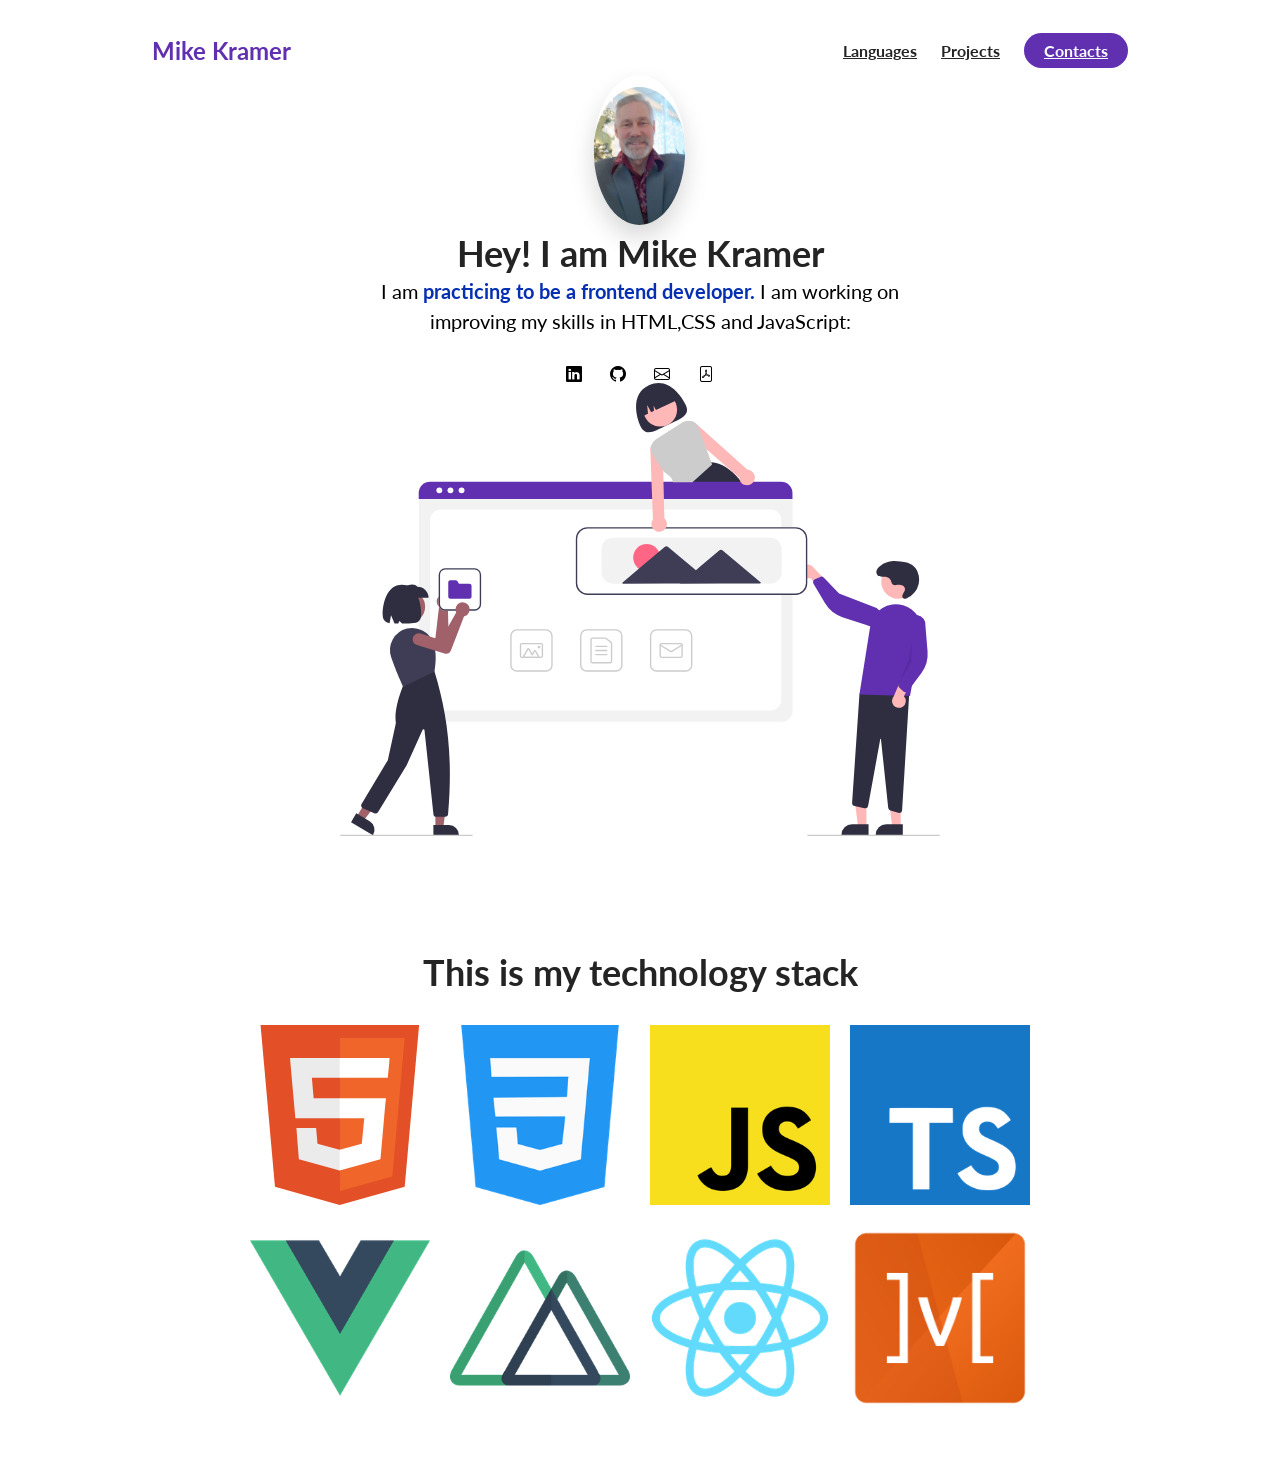
==== index.html @ 8a6ae6f2 "icons are in place" ====
<!DOCTYPE html>
<html lang="en">
<head>
    <meta charset="UTF-8">
    <meta name="viewport" content="width=device-width, initial-scale=1.0">
    <title>Mike Kramer</title>
<link rel="stylesheet" href="./style.css">
<link rel="stylesheet" href="https://cdn.jsdelivr.net/npm/bootstrap-icons@1.10.5/font/bootstrap-icons.css">  
</head>
<body>
<section id="about-me">
    <nav>
        <div class="personal__logo"> Mike Kramer</div>
        <ul class="nav__link--list">
            <li>
                <a href=""class="
                nav__link--anchor
                link__hover-effect
                link__hover-effect--black
                ">Languages</a>
            </li>
            <li>
                
                <a href=""class="
                nav__link--anchor
                link__hover-effect
                link__hover-effect--black
                ">Projects</a>
            </li>

            <li>
                
                <a href=""class="
                nav__link--anchor
                nav__link--anchor-primary
                ">Contacts</a>
            </li>
                
                
        </ul>
    </nav>
   <div class="about-me__info row">
    <div class="about-me__info--container">
            <figure class="about-me__mask">
          <img src="./assets/profile.jpg"class="about-me__picture" alt="Picture of me">
        </figure>
        <h1 class="about-me__info--title">
            Hey! I am <span class="text-purple">Mike Kramer </span> 
        </h1>
         <p class="about-me__info--para">
                I am<strong class="text--purple"> practicing to be a frontend developer.</strong> I am working on improving my skills in HTML,CSS and JavaScript:
            </p>
            <div class="icon-container">
                <!--your icons here-->
            
<i class="bi bi-linkedin"></i>
<i class="bi bi-github"></i>
<i class="bi bi-envelope"></i>
<i class="bi bi-file-pdf"></i>
        </div>
        <figure class="about-me__img--container">
         <img src="./assets/undraw_websites.svg" class="about-me__img" alt="Website Illustration"/>
        </figure>
   </div>
   </div>  
</section> 
<section id="languages">
   <div class="container">
    <div class="row">
        <h1 class="section__title">This is my technology stack</h1>
        <div class="language__list">
            <div class="language">
                <img class="language__img" src="assets/Icon 1.svg" alt="HTML5 Icon">
                </div>
            <div class="language">
                <img class="language__img" src="assets/Icon 2.webp" alt="CSS">
                </div>
            <div class="language">
                <img class="language__img" src="assets/Icon 3.png" alt="Javascript">
                </div>
            <div class="language">
                <img class="language__img" src="assets/Icon 4.webp" alt="typescript">
                </div>
            <div class="language">
                <img class="language__img" src="assets/Icon 5.webp" alt="vue">
                </div>
            <div class="language">
                <img class="language__img" src="assets/Icon 6.webp" alt="nuxt">
                </div>
            <div class="language">
                <img class="language__img" src="assets/Icon 7.webp" alt="react">
                </div>
            <div class="language">
                <img class="language__img" src="assets/Icon 8.png" alt="mobx">
                </div>
                
            </figure>

            </figure>

            </div>
        
        </div>

    </div>
   </div> 
                    </figure>
                </div>

            
                </div>
                </div>
            </div>
        </div>
        
</section>
</body>
</html>
---- style.css ----
@import url('https://fonts.googleapis.com/css2?family=Lato:wght@400;700&family=Roboto:ital,wght@0,100..900;1,100..900&display=swap');
* {
 font-family: "Lato", sans-serif; 
 padding: 0;
 margin: 0;
 box-sizing: border-box;
} 

h1, h2, h3, h4, h5, h6, span {
    color: #242424;
    text-align: center;
    line-height: 1.25;
}
h1 {
    font-size: 36px;
}
p{
    line-height: 1.5;
    font-size: 16px;
}
li {
    list-style-type: none;
}

.flex-1 {
    display: flex;
}
    .flex-1 {
        flex:1;
    }
    .container {
        padding: 50px 0;
    }

    .row {
        width: 100%;
        max-width: 800px;
        margin: 0 auto;
    }
    .text--purple {
        color: #0630b1;
    }

    sectiion:-child(even) {
        background-color: #f8f8f8;

    }
    .section__title {
        margin-bottom: 20px;
    }



    /*Navigation Bar */
    nav {
        height: 100px;
        width: 100%;
        max-width: 1000px;
        margin: 0 auto;
        display: flex;
        justify-content: space-between;
        align-items: center;
    }
    .nav__link--list {
        display: flex;
    }
    .nav__link--anchor {
        margin: 0 12px;
        color:#242424;
        font-weight: 700;
    }

    .nav__link--anchor-primary {
        background-color:#6030b1;
        padding: 8px 20px;
        border-radius: 50px;
        color: white;
        transition: all 300ms ease;
    }
    .nav__link--anchor-primary:hover{
        background-color:#5d3eff;
    }


    .personal__logo {
      font-size:24px;
      color:#6030b1;
      margin: 0 12px;
      font-weight: bold  
    }

    /*About Me */
    
    #about-me {
        min-height: 100vh;
        display: flex;
        flex-direction: column;
    }

    .about-me__info--container {
        display: flex;
        flex-direction:column;
        Justify-content: center;
        align-items: center;
        max-width: 600px;
        margin: 0 auto;
        text-align: center;
    }

    .about-me__picture--mask {
     width: 100px;
     height: 100px;   
    }

    .about-me__picture {
        width: 100px;
        height:100px;
        border-radius: 50%;
        overflow: hidden;
        box-shadow: 0 8px 16px rgba(0,0,0,0.16);
        margin-bottom: 28px;
    }

    .about-me__picture {
        width: 100%;

        /* Improving  my own picture */
        transform: scale(1.5);
        padding-top: 8px;
    }
    .about-me__into--title {
        margin-bottom: 16px;
    }
    .about-me__info--para {
        font-size: 20px;
      margin-bottom: 28px;  
    }
    .icon-container {
        display: flex; 
        justify-content: center;
        gap: 28px;
    }
    .about-me__img--container {
        flex: 1;
        display: flex;
        align-items: center;
    }
    .about-me__img {
        width:100%;
        
    }

    /* Tech Stack*/

    .language__img {
        width: 100%;
        max-width: px; /* This keeps icons uniform */
    }
    .language{
        flex: 1 0 21%; /*this allows responsive layout */
        margin: 10px; /* adds space around each icon */
    }
    .language__img--wrapper{
        display: flex;
        justify-content: center;
        align-items: center;
    }
    .language__list {
        display: flex;
        flex-wrap: wrap; /*this allows items to wrap onto the next line */
    }
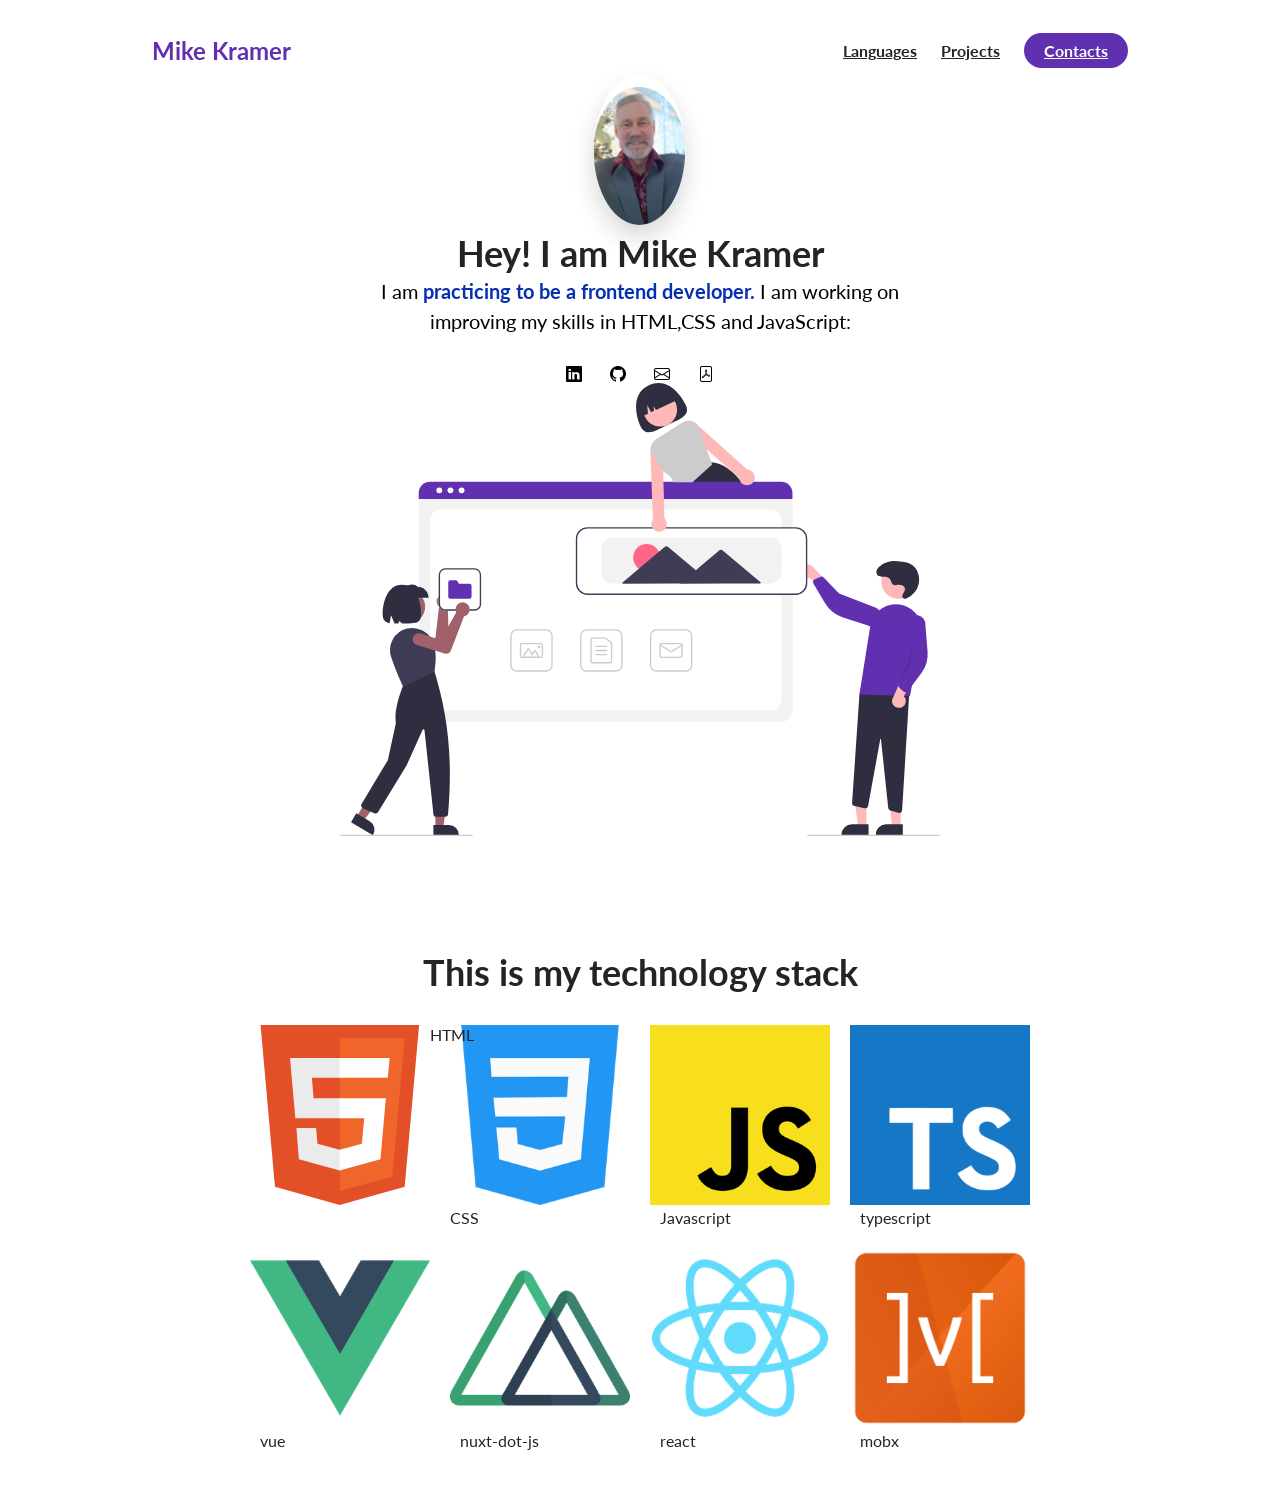
==== commit 3db72c0f: "updating icons" ====
--- a/index.html
+++ b/index.html
@@ -71,27 +71,35 @@
         <div class="language__list">
             <div class="language">
                 <img class="language__img" src="assets/Icon 1.svg" alt="HTML5 Icon">
+                <span class="language__name">HTML</span>
                 </div>
             <div class="language">
                 <img class="language__img" src="assets/Icon 2.webp" alt="CSS">
+                <span class="languge">CSS</span>
                 </div>
             <div class="language">
                 <img class="language__img" src="assets/Icon 3.png" alt="Javascript">
+                <span class="language">Javascript</span>
                 </div>
             <div class="language">
                 <img class="language__img" src="assets/Icon 4.webp" alt="typescript">
+                <span class="language">typescript</span>
                 </div>
             <div class="language">
                 <img class="language__img" src="assets/Icon 5.webp" alt="vue">
+                <span class="language">vue</span>
                 </div>
             <div class="language">
                 <img class="language__img" src="assets/Icon 6.webp" alt="nuxt">
+                <span class="language">nuxt-dot-js</span>
                 </div>
             <div class="language">
                 <img class="language__img" src="assets/Icon 7.webp" alt="react">
+                <span class="language">react</span>
                 </div>
             <div class="language">
                 <img class="language__img" src="assets/Icon 8.png" alt="mobx">
+                <span class="language">mobx</span>
                 </div>
                 
             </figure>
--- a/style.css
+++ b/style.css
@@ -156,8 +156,14 @@
     .language__img {
         width: 100%;
         max-width: px; /* This keeps icons uniform */
+        transition: all 300ms ease;
     }
-    .language{
+    .language__img:hover {
+        filter: brightness(80%);
+        opacity: 0,86;
+        transform: scale(0.9);
+    }
+    .language {
         flex: 1 0 21%; /*this allows responsive layout */
         margin: 10px; /* adds space around each icon */
     }
@@ -169,5 +175,10 @@
     .language__list {
         display: flex;
         flex-wrap: wrap; /*this allows items to wrap onto the next line */
+    }  
+    
+    .language__name {
+        position: absolute;
     }
+
     
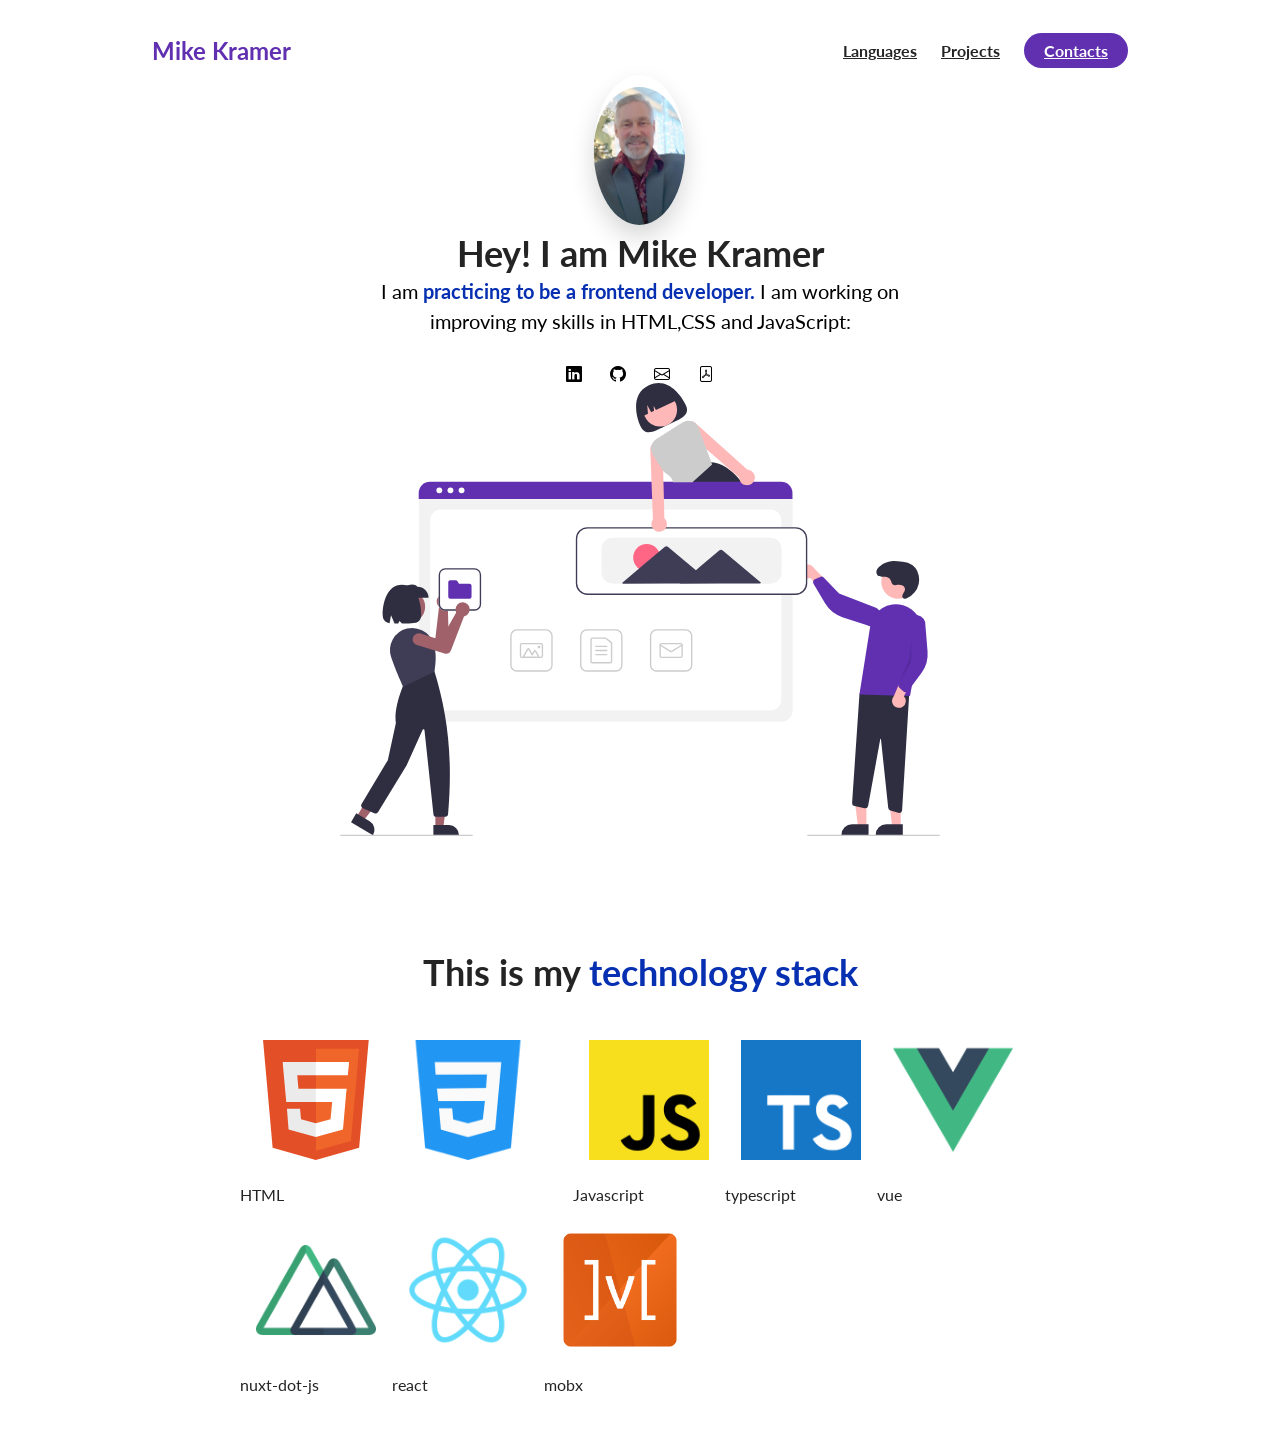
==== commit c91df11a: "Best Almost there with icons" ====
--- a/index.html
+++ b/index.html
@@ -67,39 +67,56 @@
 <section id="languages">
    <div class="container">
     <div class="row">
-        <h1 class="section__title">This is my technology stack</h1>
+        <h1 class="section__title">This is my <span class="text--purple"> technology stack</h1>
         <div class="language__list">
             <div class="language">
+                <figure class="language__img--wrapper">
                 <img class="language__img" src="assets/Icon 1.svg" alt="HTML5 Icon">
+                </figure>
                 <span class="language__name">HTML</span>
                 </div>
+
             <div class="language">
+                <figure class="language__img--wrapper">
                 <img class="language__img" src="assets/Icon 2.webp" alt="CSS">
-                <span class="languge">CSS</span>
+                <span class="language__name">CSS</span>
+                </figure>
                 </div>
             <div class="language">
+                <figure class="language__img--wrapper">
                 <img class="language__img" src="assets/Icon 3.png" alt="Javascript">
-                <span class="language">Javascript</span>
+                </figure>
+                <span class="language__name">Javascript</span>
                 </div>
             <div class="language">
+                <figure class="language__img--wrapper">
                 <img class="language__img" src="assets/Icon 4.webp" alt="typescript">
-                <span class="language">typescript</span>
+                </figure>
+                <span class="language__name">typescript</span>
                 </div>
             <div class="language">
+                <figure class="language__img--wrapper">
                 <img class="language__img" src="assets/Icon 5.webp" alt="vue">
-                <span class="language">vue</span>
+                </figure>
+                <span class="language__name">vue</span>
                 </div>
             <div class="language">
+                <figure class="language__img--wrapper">
                 <img class="language__img" src="assets/Icon 6.webp" alt="nuxt">
-                <span class="language">nuxt-dot-js</span>
+                </figure>
+                <span class="language__name">nuxt-dot-js</span>
                 </div>
             <div class="language">
+                <figure class="language__img--wrapper">
                 <img class="language__img" src="assets/Icon 7.webp" alt="react">
-                <span class="language">react</span>
+                </figure>
+                <span class="language__name">react</span>
                 </div>
             <div class="language">
+                <figure class="language__img--wrapper">
                 <img class="language__img" src="assets/Icon 8.png" alt="mobx">
-                <span class="language">mobx</span>
+                </figure>
+                <span class="language__name">mobx</span>
                 </div>
                 
             </figure>
--- a/style.css
+++ b/style.css
@@ -155,7 +155,7 @@
 
     .language__img {
         width: 100%;
-        max-width: px; /* This keeps icons uniform */
+        max-width: 120px; /* This keeps icons uniform */
         transition: all 300ms ease;
     }
     .language__img:hover {
@@ -163,22 +163,34 @@
         opacity: 0,86;
         transform: scale(0.9);
     }
-    .language {
-        flex: 1 0 21%; /*this allows responsive layout */
-        margin: 10px; /* adds space around each icon */
+    
+    
+    .language__label {
+        flex: 1 0 21%;
+        position: relative;
+
     }
     .language__img--wrapper{
         display: flex;
         justify-content: center;
         align-items: center;
+        padding:25px 16px;
     }
     .language__list {
         display: flex;
         flex-wrap: wrap; /*this allows items to wrap onto the next line */
     }  
+    .language__name {
+        position: absoulute;
+        bottom: 0;
+        transform: scale(0);
+    }
+    .language:hover .language__name {
+        transform: scale(1);
+    }
     
-    .language__name {
-        position: absolute;
-    }
+    
+    
+    
 
     
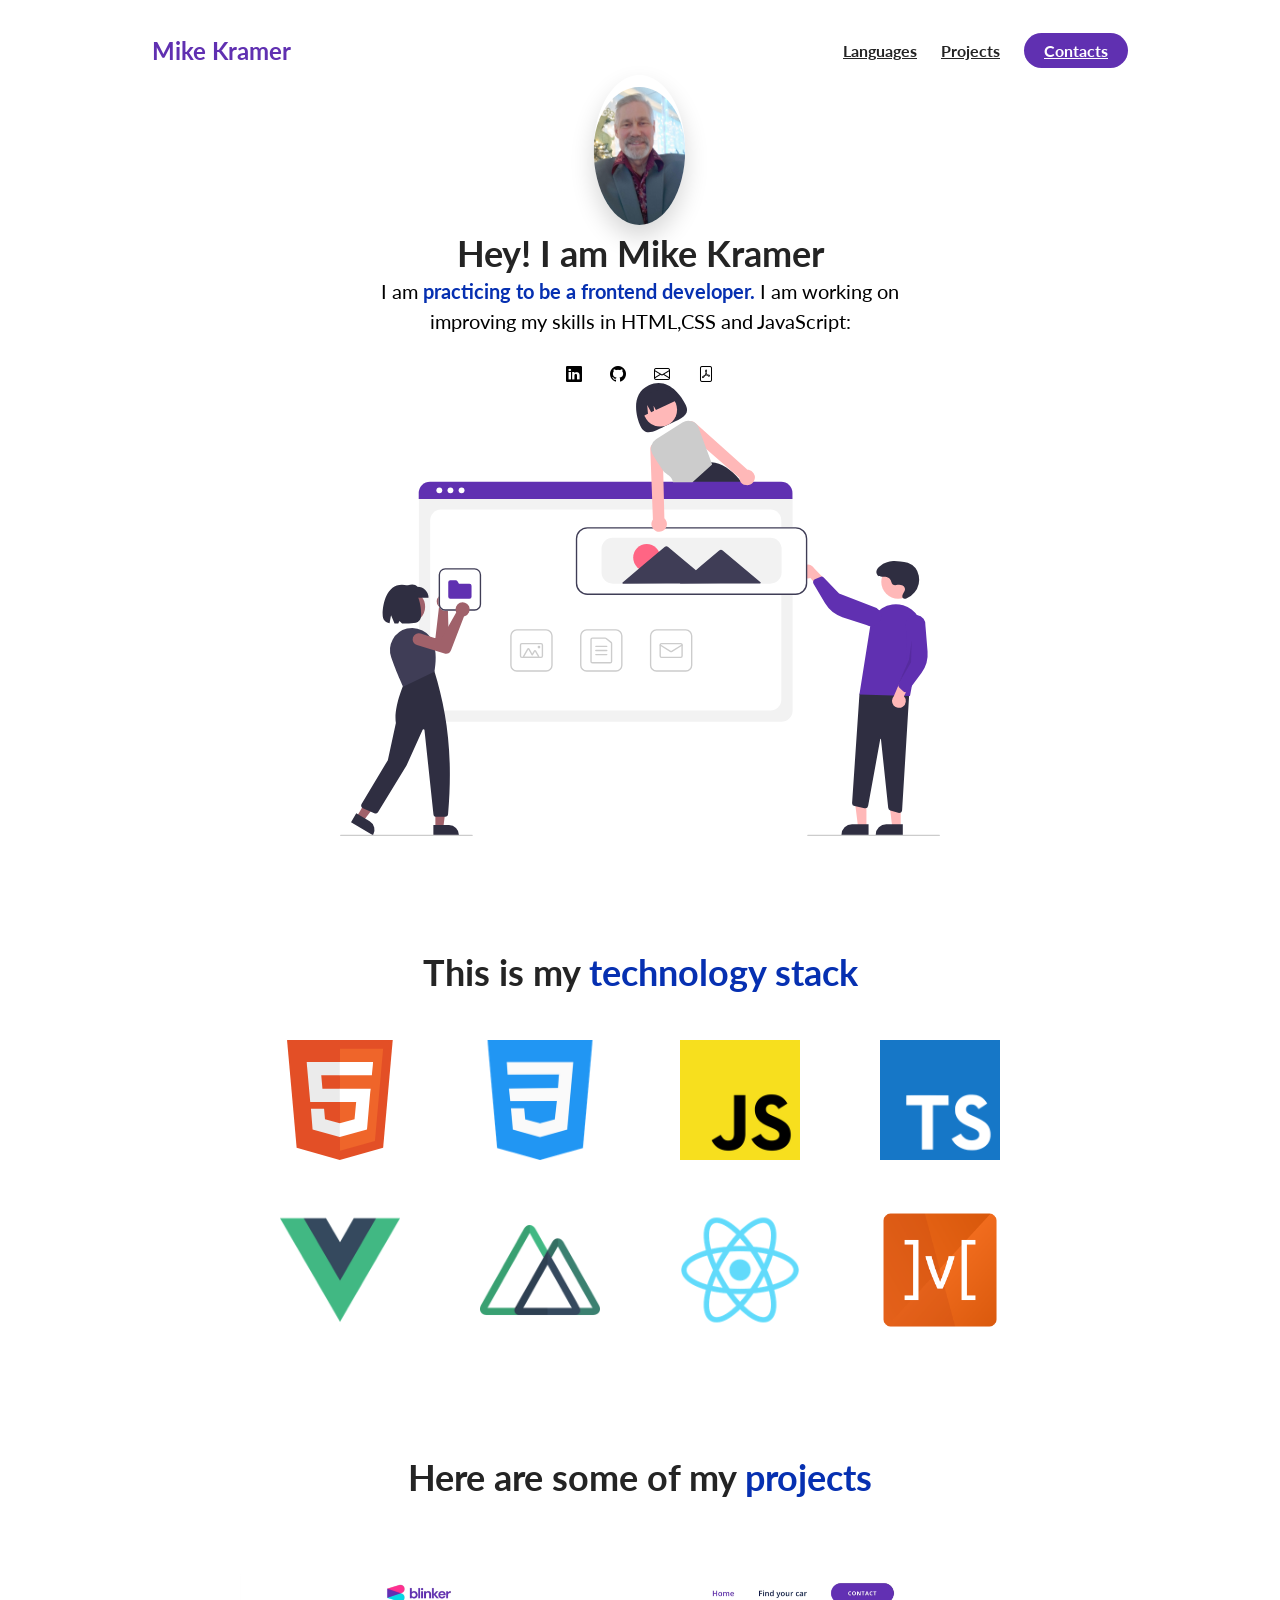
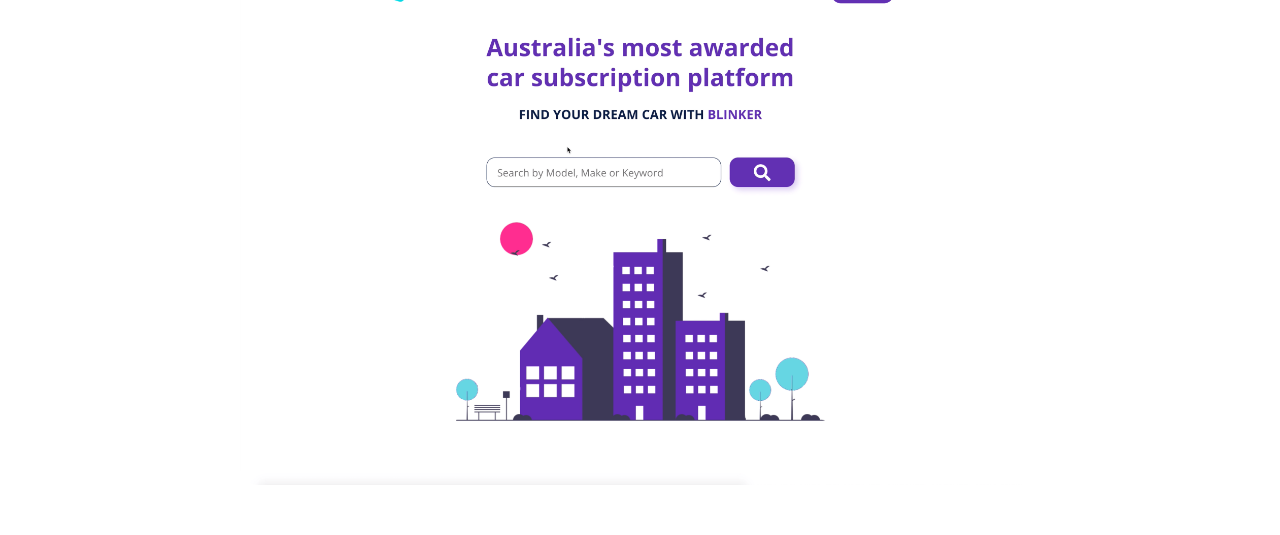
==== commit 0025ae3a: "Projects adding github icon" ====
--- a/index.html
+++ b/index.html
@@ -139,5 +139,34 @@
         </div>
         
 </section>
+<section id="projects">
+  <div class="container">
+    <div class="row">
+        <h1 class="section__title"> Here are some of my <span class="text--purple"> projects</span></h1>
+        <ul class="project__list">
+            <li class="project">
+                <div class="project__wrapper">
+                    <img src="assets/loopit.png"class="project__img" alt="">
+                    <div class="project__description">
+                    <h3 class="project__descriptiion__title">Car sales project</h3>
+                     <h4 class="project __description--sub-title"></h4>  
+                     Html, CSS, JavaScript, Vue, Vuex,
+                    </h4> 
+                    <p class="project__description--para">
+                     Lorem ipsum dolor sit amet, consectetur adipiscing elit. Sed do eiusmod tempor incididunt ut l  best I can do with the Lorem text.
+                    </p>
+                    <div class="project__description--links">
+                        <a href="www.github.com/yourlink" target="blank" class="project__description--link">
+                            <i class="bi bi-github"></i>
+                        </a>
+                    </div>
+                    </div>
+                </div>
+            </li>
+        </ul>
+
+    </div>
+  </div>  
+</section>
 </body>
 </html>
--- a/style.css
+++ b/style.css
@@ -165,7 +165,7 @@
     }
     
     
-    .language__label {
+    .language {
         flex: 1 0 21%;
         position: relative;
 
@@ -181,16 +181,83 @@
         flex-wrap: wrap; /*this allows items to wrap onto the next line */
     }  
     .language__name {
-        position: absoulute;
+        position: absolute;
         bottom: 0;
         transform: scale(0);
     }
     .language:hover .language__name {
         transform: scale(1);
-    }
-    
-    
-    
-    
-
-    
+
+        /*Projects*/
+    }
+    .project__img {
+    width: 100%;
+    transition: all 500ms ease;   
+    }
+
+    .project__wrapper {
+        display: flex;
+        box-shadow: 0 20px 80px rbga(0,0,0,0.45);
+        border-radius: 20px;
+        overflow: hidden;
+        position: relative;
+    }
+    .project__wrapper:before {
+    content: "";
+    position: absolute;
+    top: 0;
+    left: 0;
+    height: 100%;
+    width: 100%;
+    background-color:#1c1d25;
+    opacity: 0;
+    transition: opacity 450ms ease;
+    z-index: 2;
+    }
+    .project:hover .project__wrapper:before {
+    opacity: 0.7;
+    }
+    .project:hover .project __img {
+        transform: scale(1.07);
+        filter: blur(5px);
+    }
+    .project:hover .project__description{
+        opacity: 1;
+    }
+    .project__list {
+       padding-top: 40px; 
+    }
+    .project__description {
+        position: absolute;
+        top:50%;
+        left: 90px;
+        transform: translateY(-50%);
+        max-width: 550px;
+        z-index: 3;
+        opacity: 0;
+        transitiion: opacity 300ms
+    }
+    .project__description--title {
+        font-size: 40px;
+    }
+    .project__description--para {
+        margin: 16px 0;
+    }
+    .project__description--link {
+       font-size: 20px;
+       margin-right: 16px; 
+       text-decoration: none;
+    }
+    
+    .project__descriptioin--subtitle,
+    .project__description--para,
+    .project__description--link {
+        text-align: left;
+        color: #fff;
+    }
+    
+    
+    
+    
+
+    
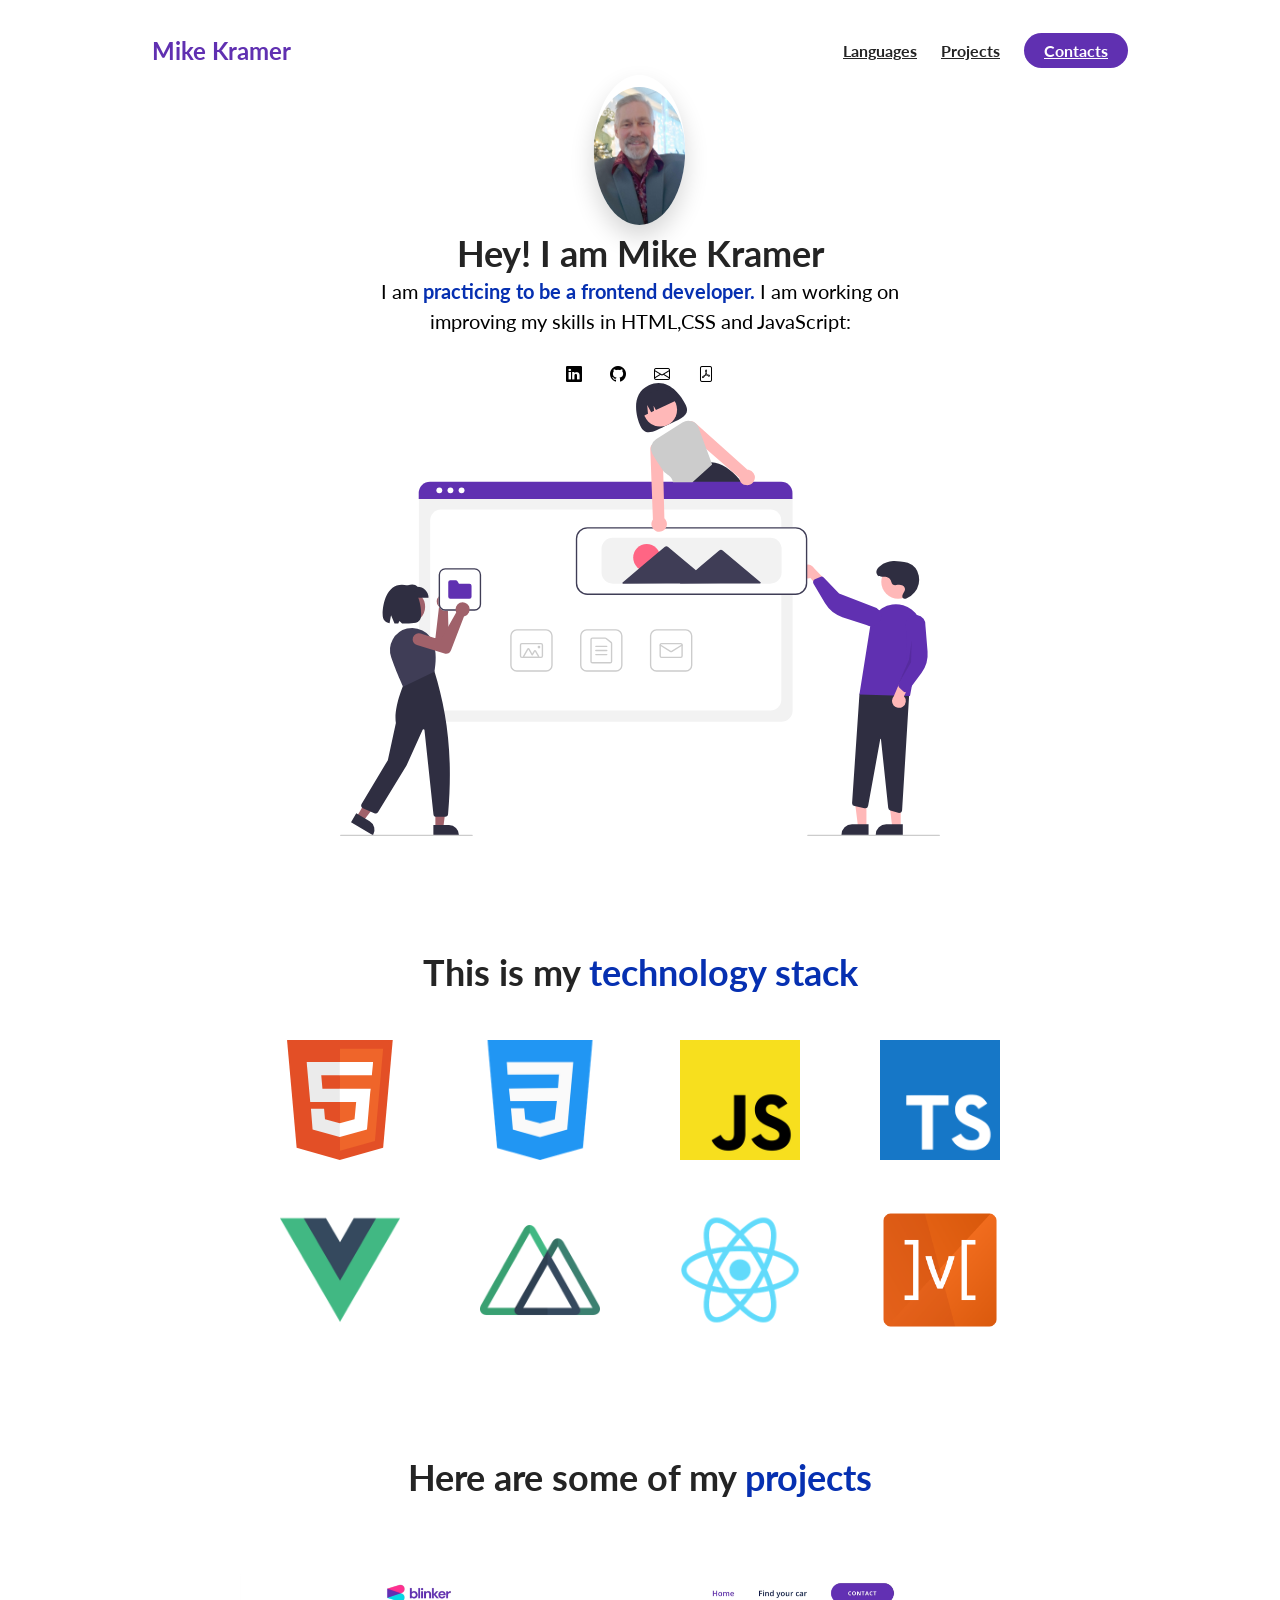
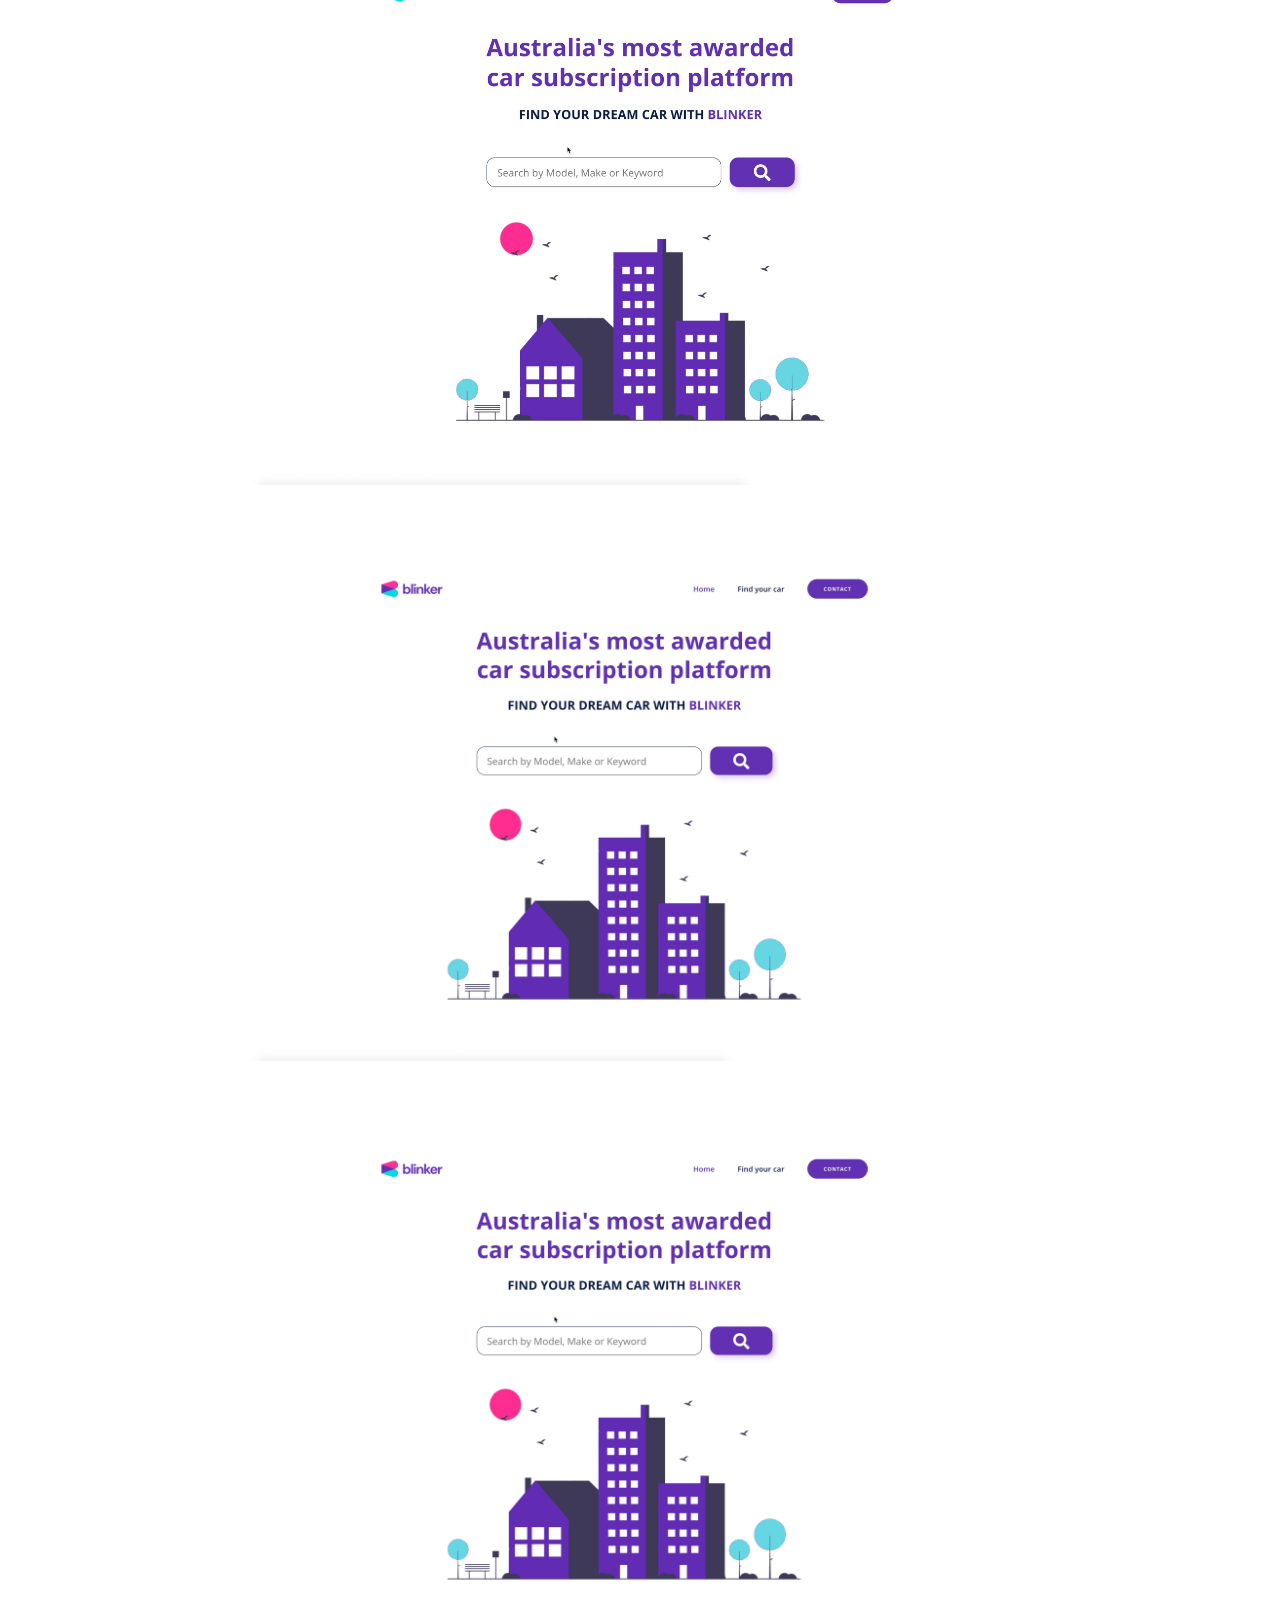
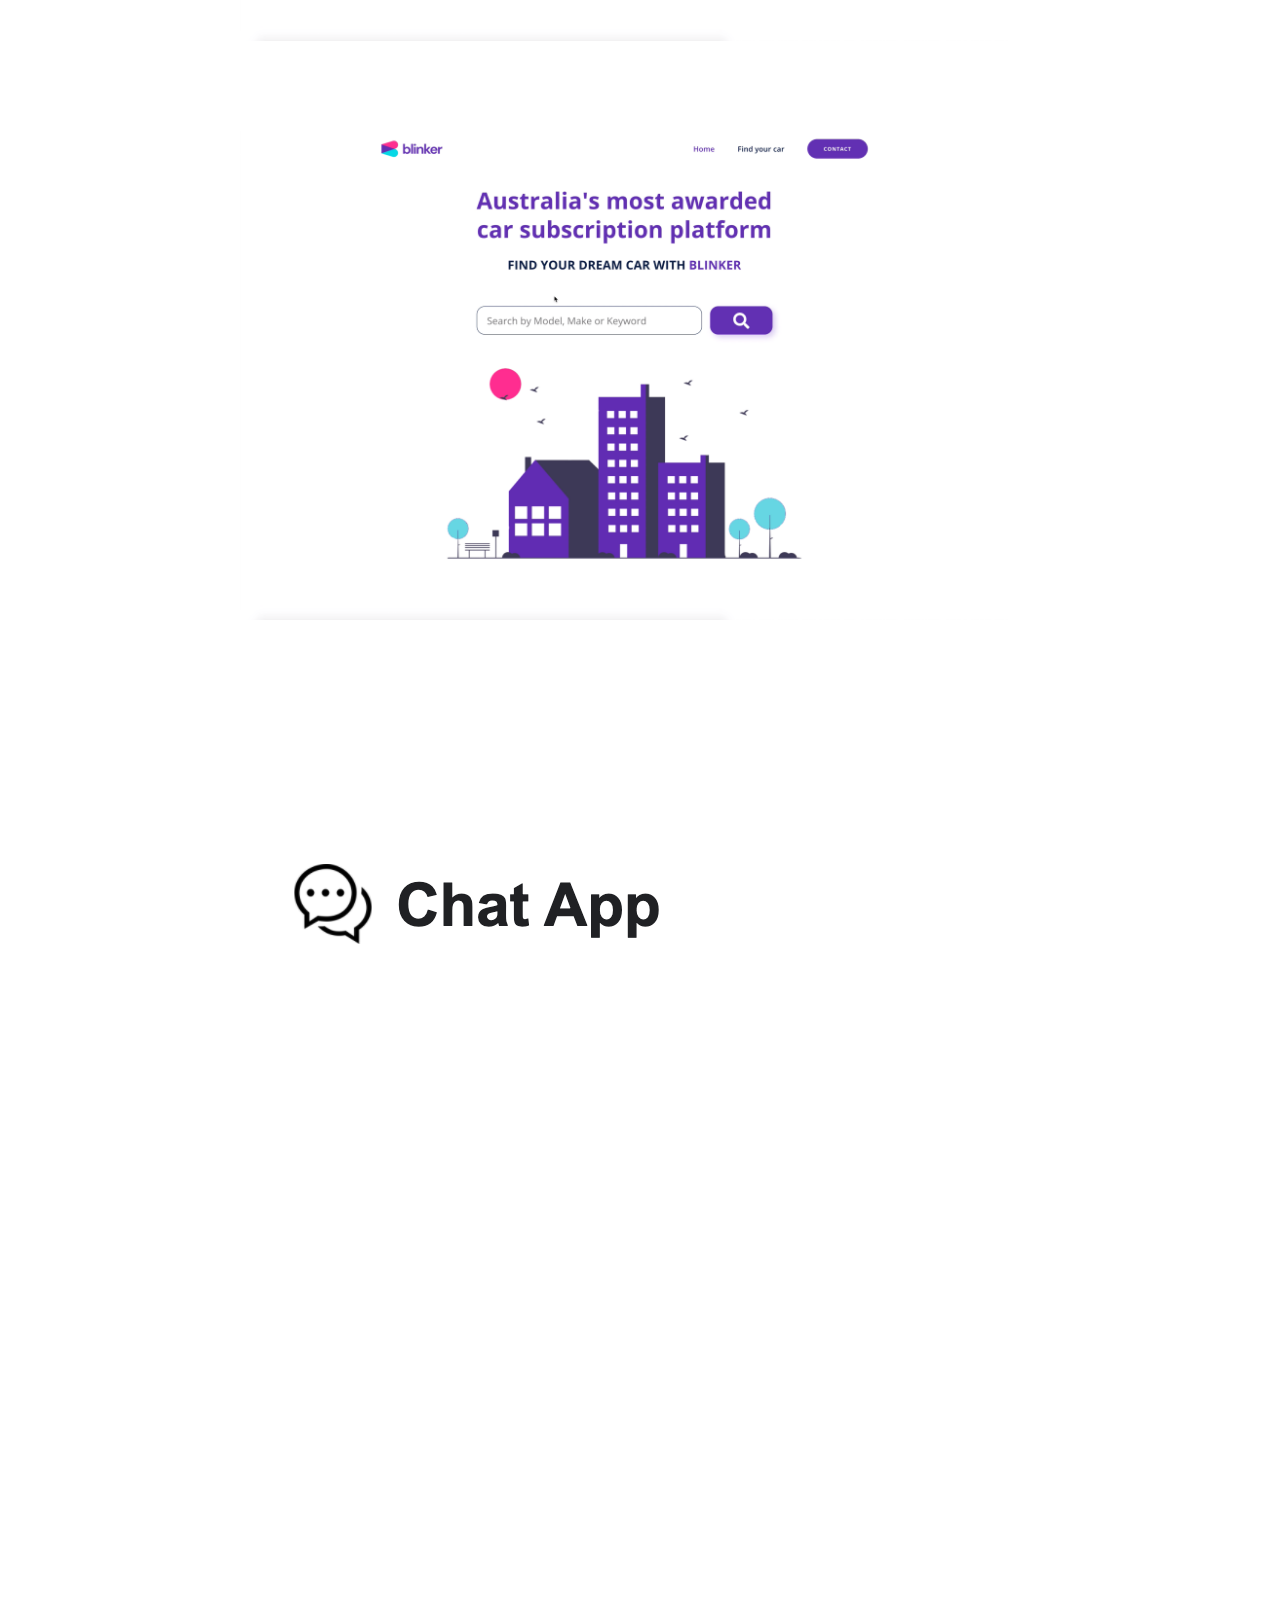
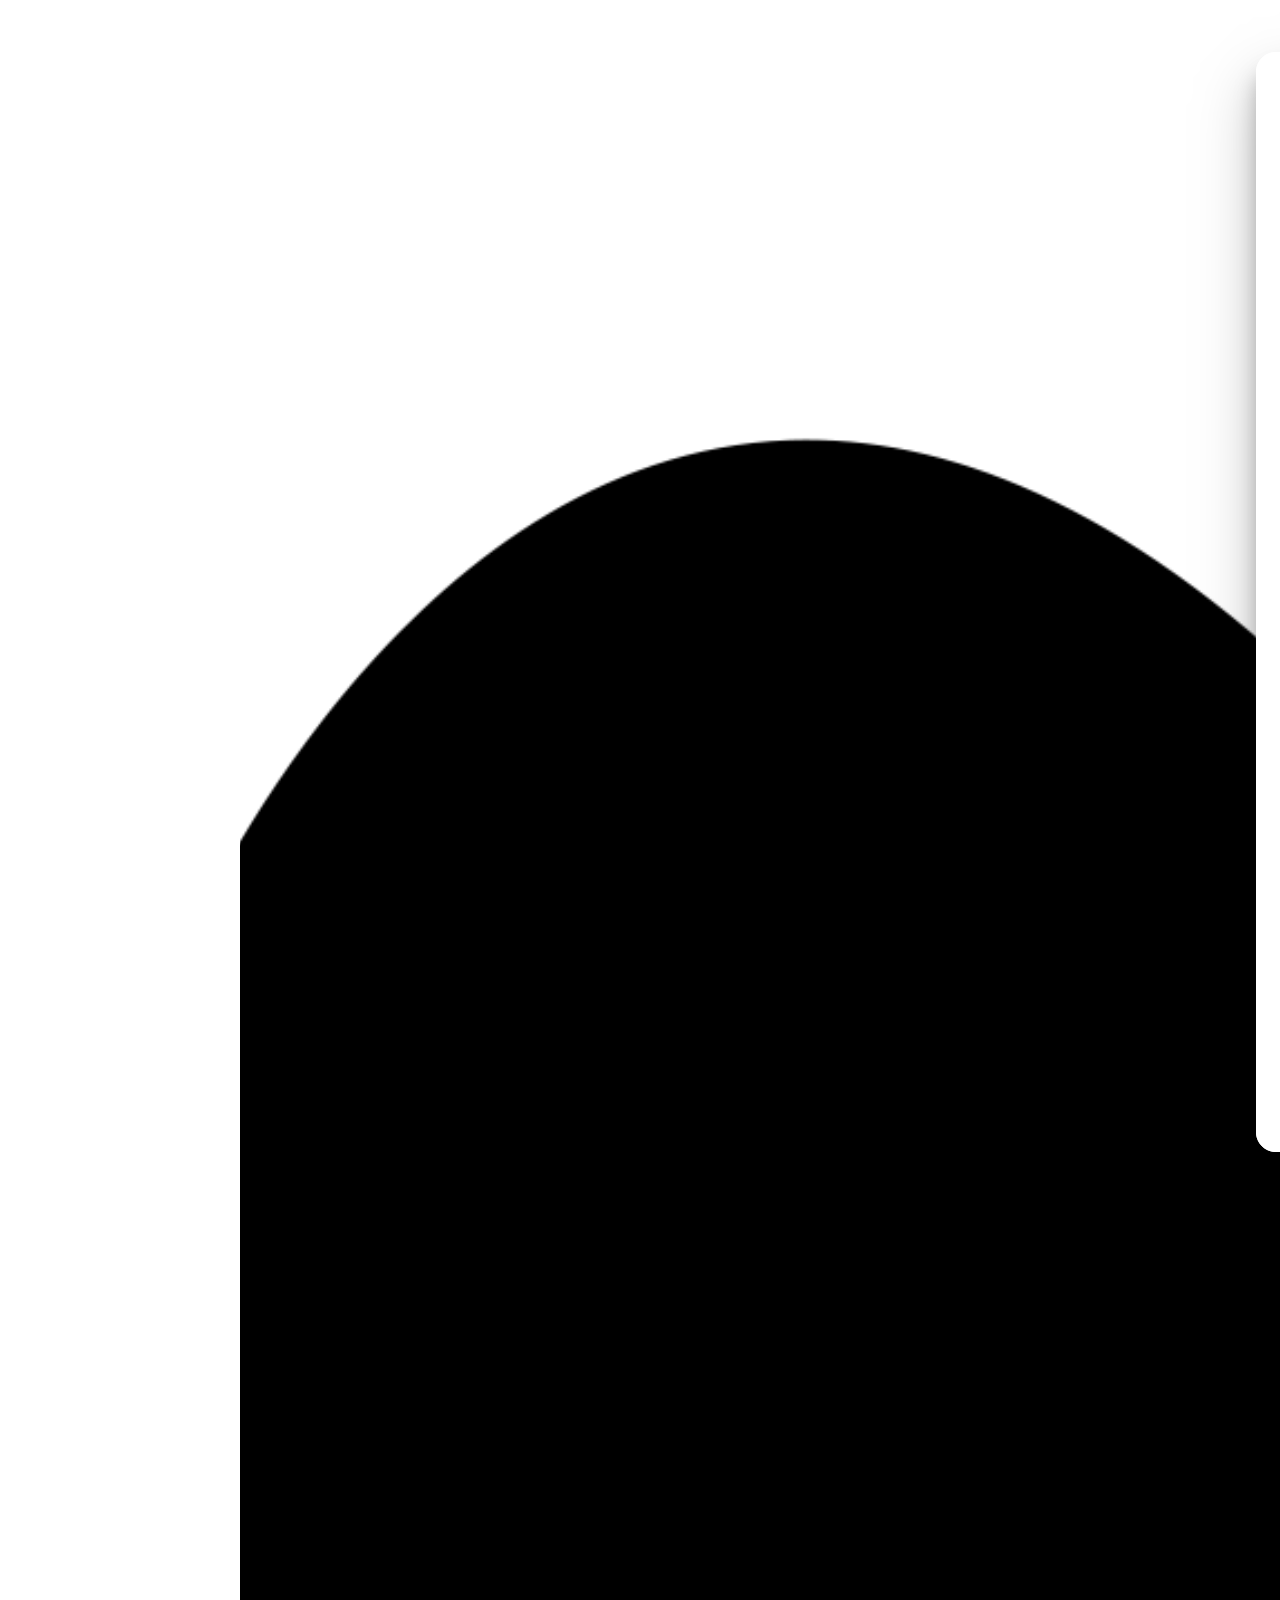
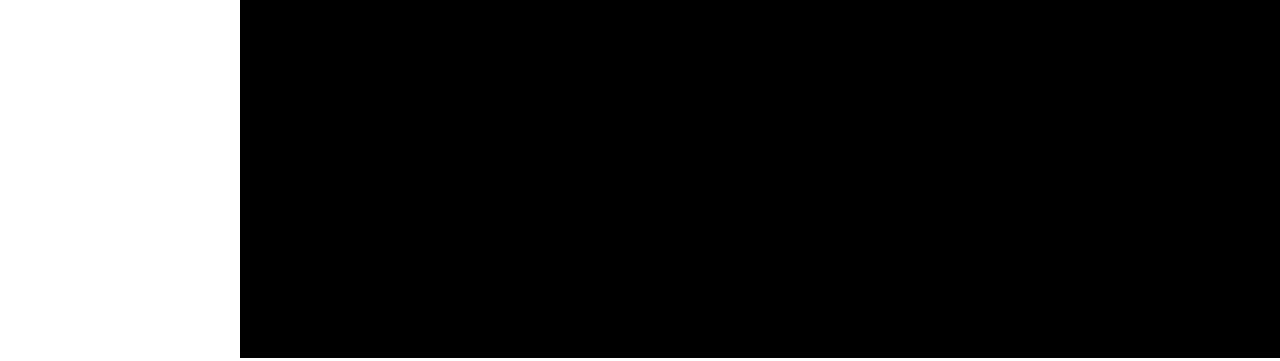
==== commit c9540fe9: "Added Footer" ====
--- a/index.html
+++ b/index.html
@@ -143,8 +143,26 @@
   <div class="container">
     <div class="row">
         <h1 class="section__title"> Here are some of my <span class="text--purple"> projects</span></h1>
-        <ul class="project__list">
-            <li class="project">
+        <ul class="project__list"></ul>
+                        <li class="project">
+                <div class="project__wrapper">
+                    <img src="assets/loopit.png"class="project__img" alt="">
+                    <div class="project__description">
+                    <h3 class="project__descriptiion__title">Dashboard</h3>
+                     <h4 class="project __description--sub-title"></h4>  
+                     Html, CSS, JavaScript, Vue, Vuex,
+                    </h4> 
+                    <p class="project__description--para">
+                     Lorem ipsum dolor sit amet, consectetur adipiscing elit. Sed do eiusmod tempor incididunt ut l  best I can do with the Lorem text.
+                    </p>
+                    <div class="project__description--links">
+                        <a href="www.github.com/yourlink" target="blank" class="project__description--link">
+                            <i class="bi bi-github"></i>
+                    </div>
+                    </div>
+                </div>
+            </li>
+                        <li class="project">
                 <div class="project__wrapper">
                     <img src="assets/loopit.png"class="project__img" alt="">
                     <div class="project__description">
@@ -158,7 +176,42 @@
                     <div class="project__description--links">
                         <a href="www.github.com/yourlink" target="blank" class="project__description--link">
                             <i class="bi bi-github"></i>
-                        </a>
+                    </div>
+                    </div>
+                </div>
+            </li>
+                        <li class="project">
+                <div class="project__wrapper">
+                    <img src="assets/loopit.png"class="project__img" alt="">
+                    <div class="project__description">
+                    <h3 class="project__descriptiion__title">Car sales project</h3>
+                     <h4 class="project __description--sub-title"></h4>  
+                     Html, CSS, JavaScript, Vue, Vuex,
+                    </h4> 
+                    <p class="project__description--para">
+                     Lorem ipsum dolor sit amet, consectetur adipiscing elit. Sed do eiusmod tempor incididunt ut l  best I can do with the Lorem text.
+                    </p>
+                    <div class="project__description--links">
+                        <a href="www.github.com/yourlink" target="blank" class="project__description--link">
+                            <i class="bi bi-github"></i>
+                    </div>
+                    </div>
+                </div>
+            </li>
+                        <li class="project">
+                <div class="project__wrapper">
+                    <img src="assets/loopit.png"class="project__img" alt="">
+                    <div class="project__description">
+                    <h3 class="project__descriptiion__title">Car sales project</h3>
+                     <h4 class="project __description--sub-title"></h4>  
+                     Html, CSS, JavaScript, Vue, Vuex,
+                    </h4> 
+                    <p class="project__description--para">
+                     Lorem ipsum dolor sit amet, consectetur adipiscing elit. Sed do eiusmod tempor incididunt ut l  best I can do with the Lorem text.
+                    </p>
+                    <div class="project__description--links">
+                        <a href="www.github.com/yourlink" target="blank" class="project__description--link">
+                            <i class="bi bi-github"></i>
                     </div>
                     </div>
                 </div>
@@ -168,5 +221,22 @@
     </div>
   </div>  
 </section>
+<footer>
+    <div class="row">
+        <a href="#">
+            <figure>
+                <img src="assets/chat.png" alt="">
+            </figure>
+        </a>
+        <div class="footer__social--list">
+            <a href="https://google.com"target="-blank" class="
+            footer__social--link
+            link__hover-effect
+            link__hover-effect--white
+            " target="-blank"></a>
+
+        </div>
+    </div>
+</footer>
 </body>
 </html>
--- a/style.css
+++ b/style.css
@@ -187,9 +187,17 @@
     }
     .language:hover .language__name {
         transform: scale(1);
-
-        /*Projects*/
-    }
+    }
+
+        /*Projects*/ 
+
+        .project {
+            marging-bottom: 135px;
+        }
+         
+        .last-child {
+            margin-bottom: 40px;
+        }
     .project__img {
     width: 100%;
     transition: all 500ms ease;   
@@ -235,7 +243,7 @@
         max-width: 550px;
         z-index: 3;
         opacity: 0;
-        transitiion: opacity 300ms
+        transitiion: transform 450ms, opacity 300ms
     }
     .project__description--title {
         font-size: 40px;
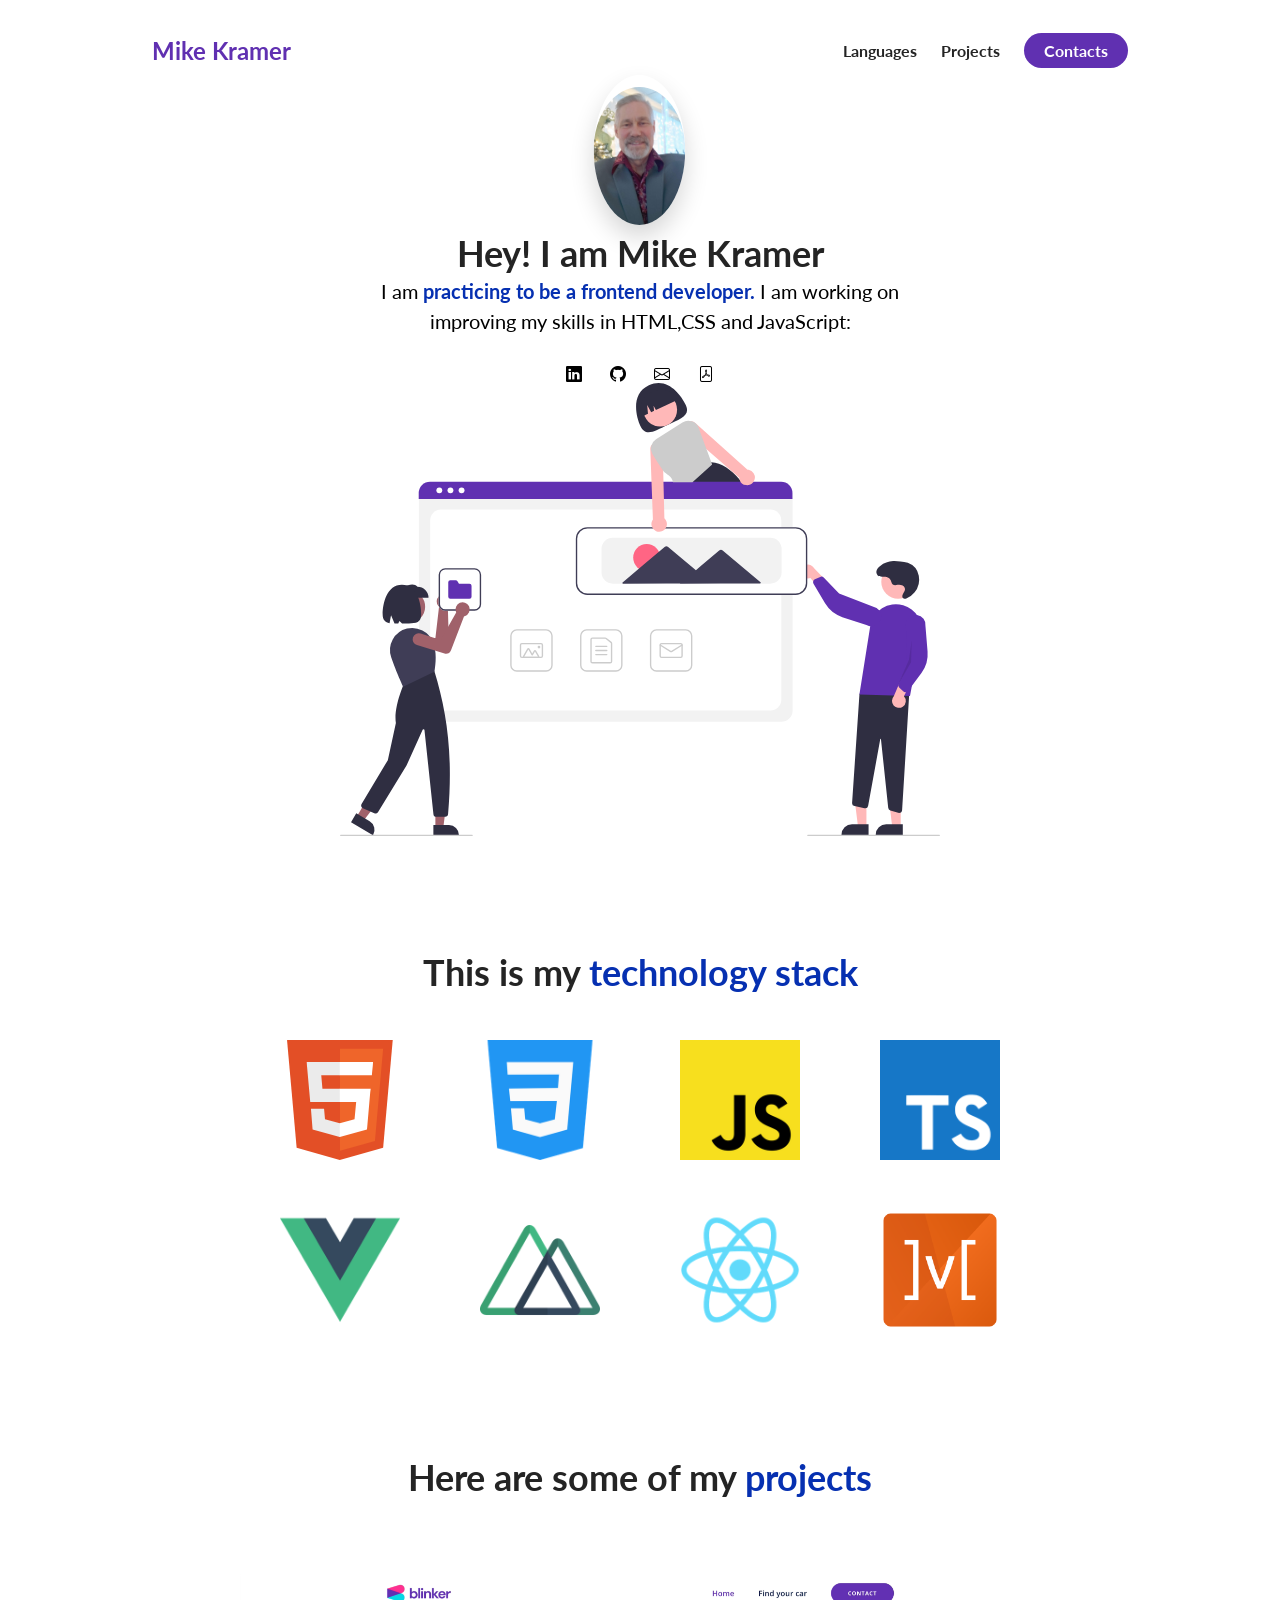
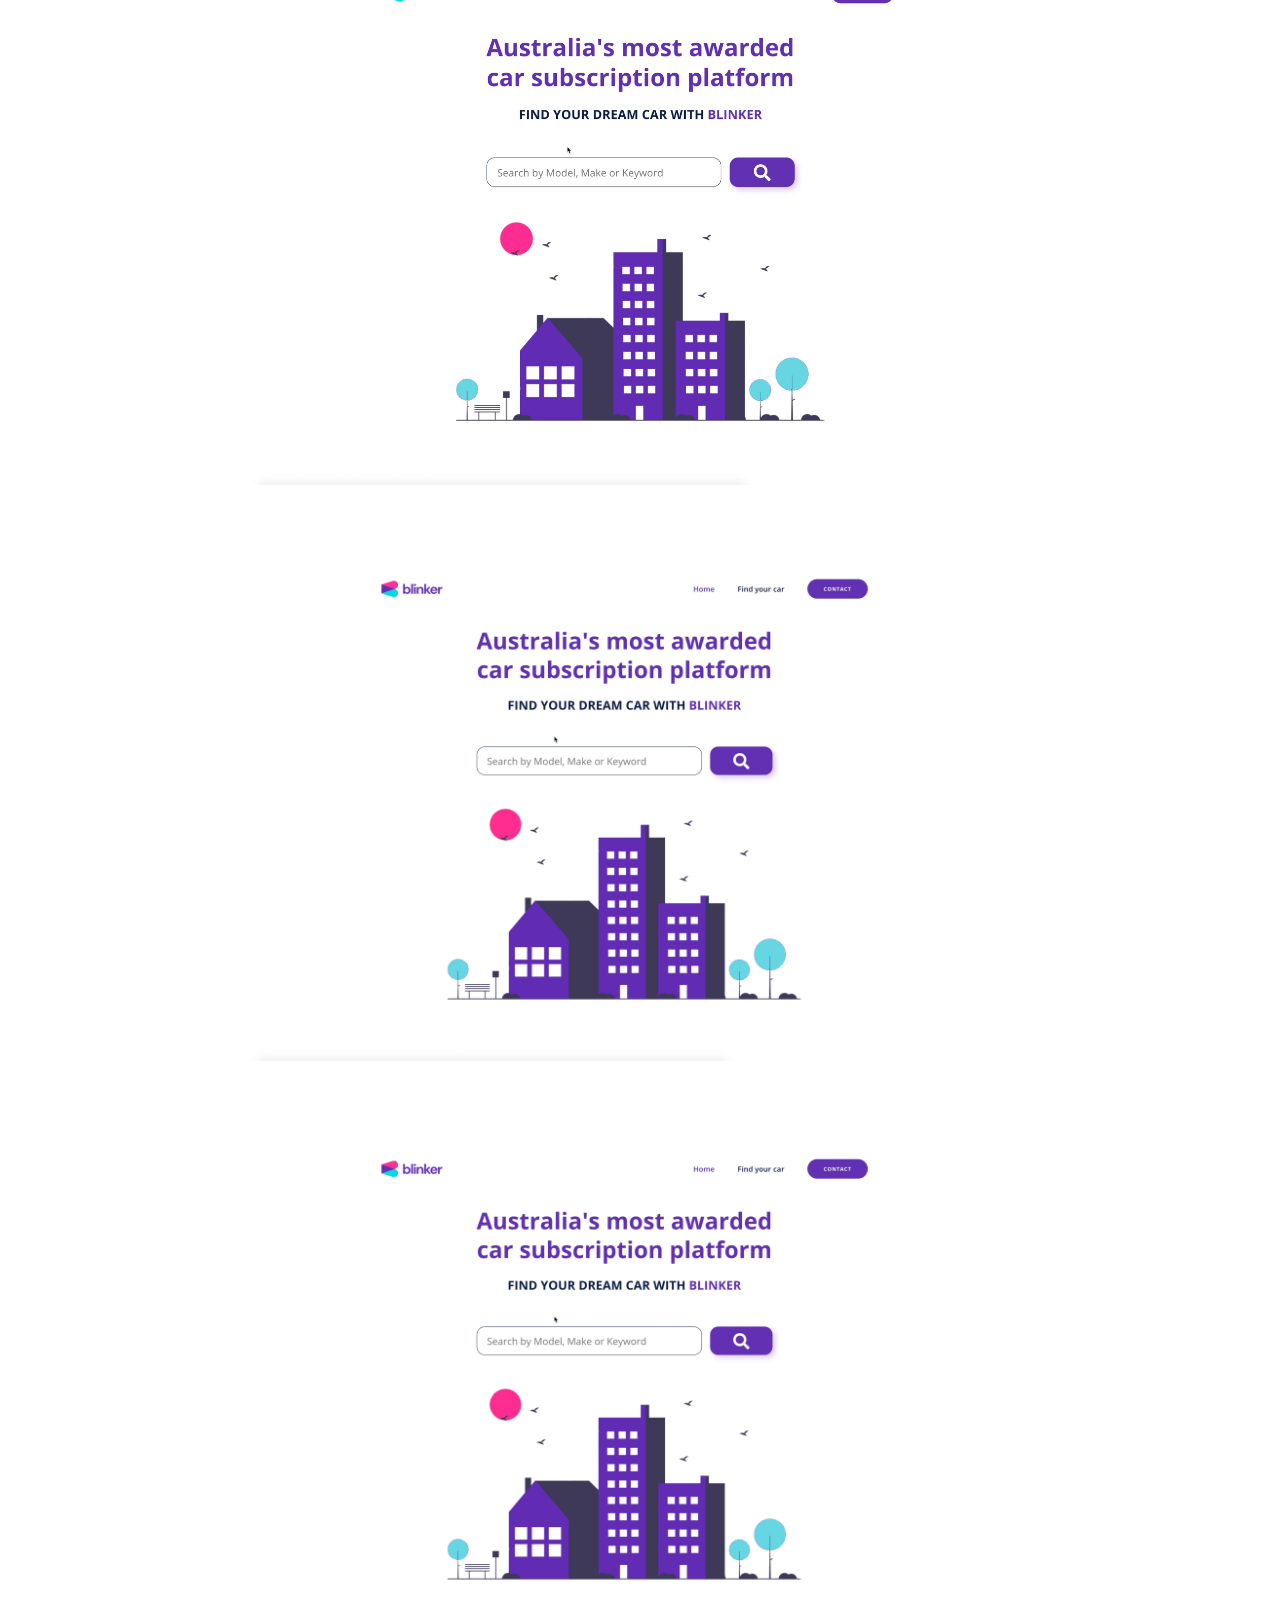
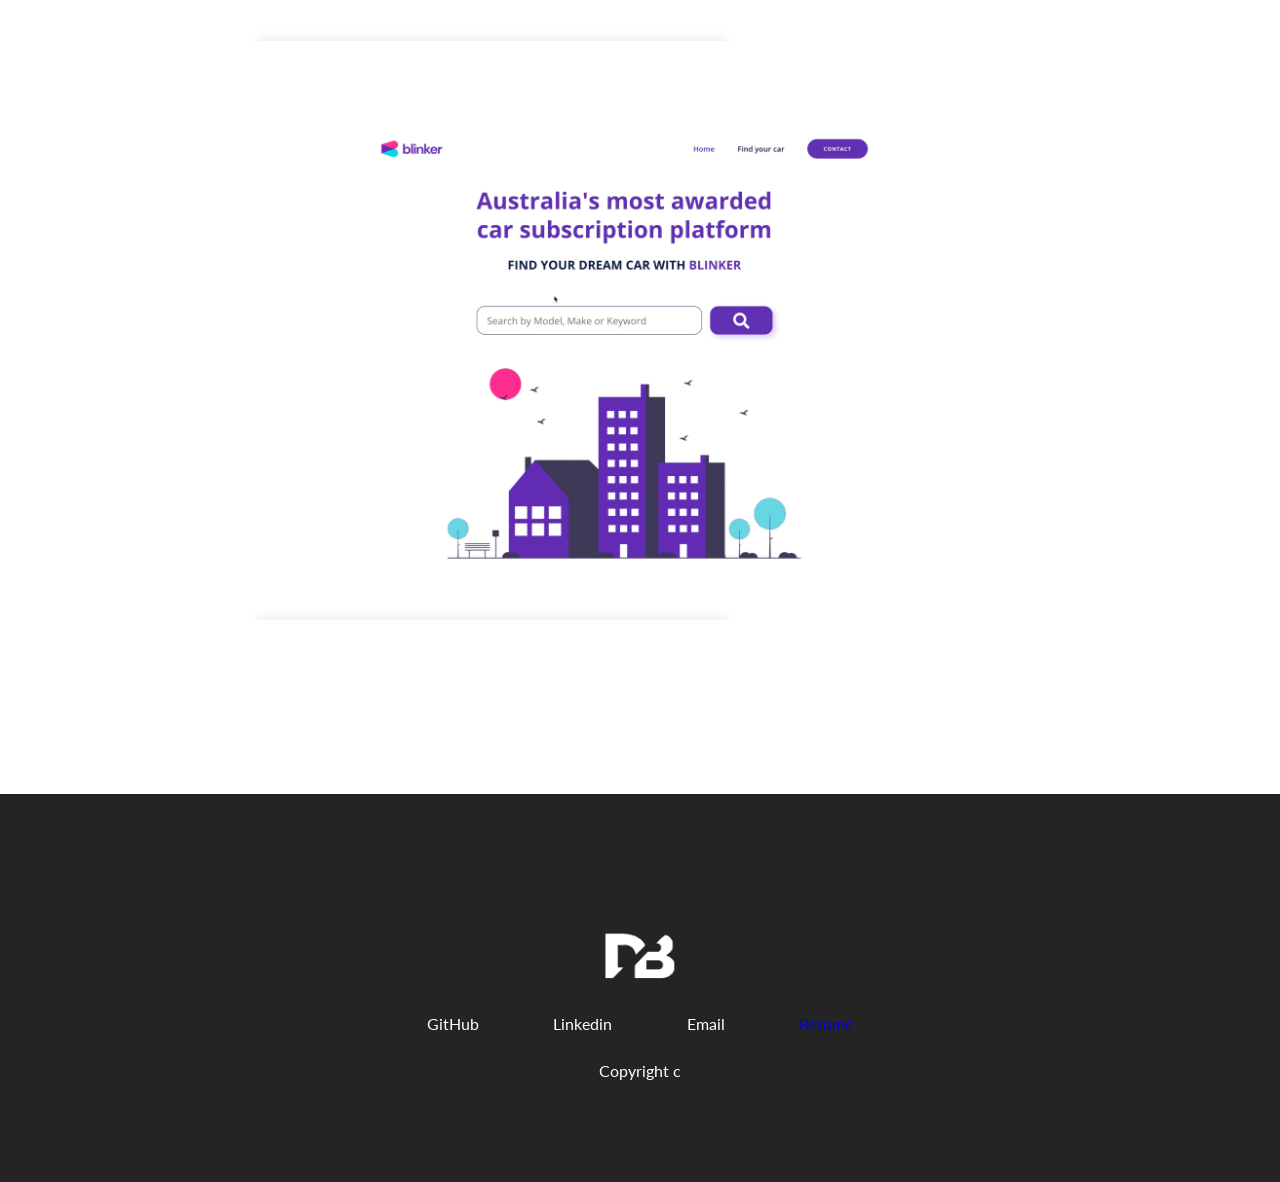
==== commit 8930db52: "working on footer" ====
--- a/index.html
+++ b/index.html
@@ -222,21 +222,37 @@
   </div>  
 </section>
 <footer>
-    <div class="row">
-        <a href="#">
+    <div class="row footer__row">
+        <a href="#" class="footer__anchor">
             <figure>
-                <img src="assets/chat.png" alt="">
+                <img src="assets/logo.svg"class="footer__logo--img" alt="">
             </figure>
+            <span class="footer__logo--popper">
+                Top
+                <i class="fas fa-arrow_up"></i>
+            </span>
         </a>
         <div class="footer__social--list">
             <a href="https://google.com"target="-blank" class="
             footer__social--link
             link__hover-effect
             link__hover-effect--white
-            " target="-blank"></a>
-
-        </div>
-    </div>
+            "target="-blank">GitHub</a>
+            <a href="https://google.com"target="-blank" class="
+            footer__social--link
+            link__hover-effect
+            link__hover-effect--white
+            "target="-blank">Linkedin</a>
+            <a href="mailto:mikekramer1957@gmail.com"target="-blank" class="
+            footer__social--link
+            link__hover-effect
+            link__hover-effect--white
+            "target="-blank">Email</a>
+            <a href="assets/Example Resume.pdf" target="_blank"> Resume </a>
+
+        </div>
+        <div class="footer__copyright">Copyright c</div>
+
 </footer>
 </body>
 </html>
--- a/style.css
+++ b/style.css
@@ -18,6 +18,9 @@
 p{
     line-height: 1.5;
     font-size: 16px;
+}
+a {
+    text-decoration: none;
 }
 li {
     list-style-type: none;
@@ -263,9 +266,58 @@
         text-align: left;
         color: #fff;
     }
-    
-    
-    
-    
-
-    
+    /*Footer*/
+    footer {
+        background-color: #242424
+    }
+    .footer__social--list {
+        width: 100%;
+        max-width: 500px;
+        display: flex;
+        justify-content: space-around;
+       margin-bottom: 28px; 
+    }
+    .footer__row {
+        display:flex;
+        flex-direction: column;
+        align-items: center;
+        justify-content:center;
+        padding: 8% 0;
+    }
+    .footer__logo--img {
+        width:70px;
+        height: 70px;
+
+    }
+    .footer__social--link,
+    .footer__copyright,
+    .footer__logo--popper {
+        color:#fff;
+    }
+    .footer__logo--popper {
+        position: absolute;
+        right: 0;
+        top: 30px;
+        font-weight: 700px;
+        opacity: 0;
+        transition: all 300ms ease;
+    }
+    
+   .footer__anchor {
+     margin-bottom: 20px;
+    position: relative;
+   }
+   .footer__anchor:hover .footer__logo--popper {
+    transform: translateX(60px);
+   }
+
+
+
+   
+
+
+    
+    
+    
+
+    
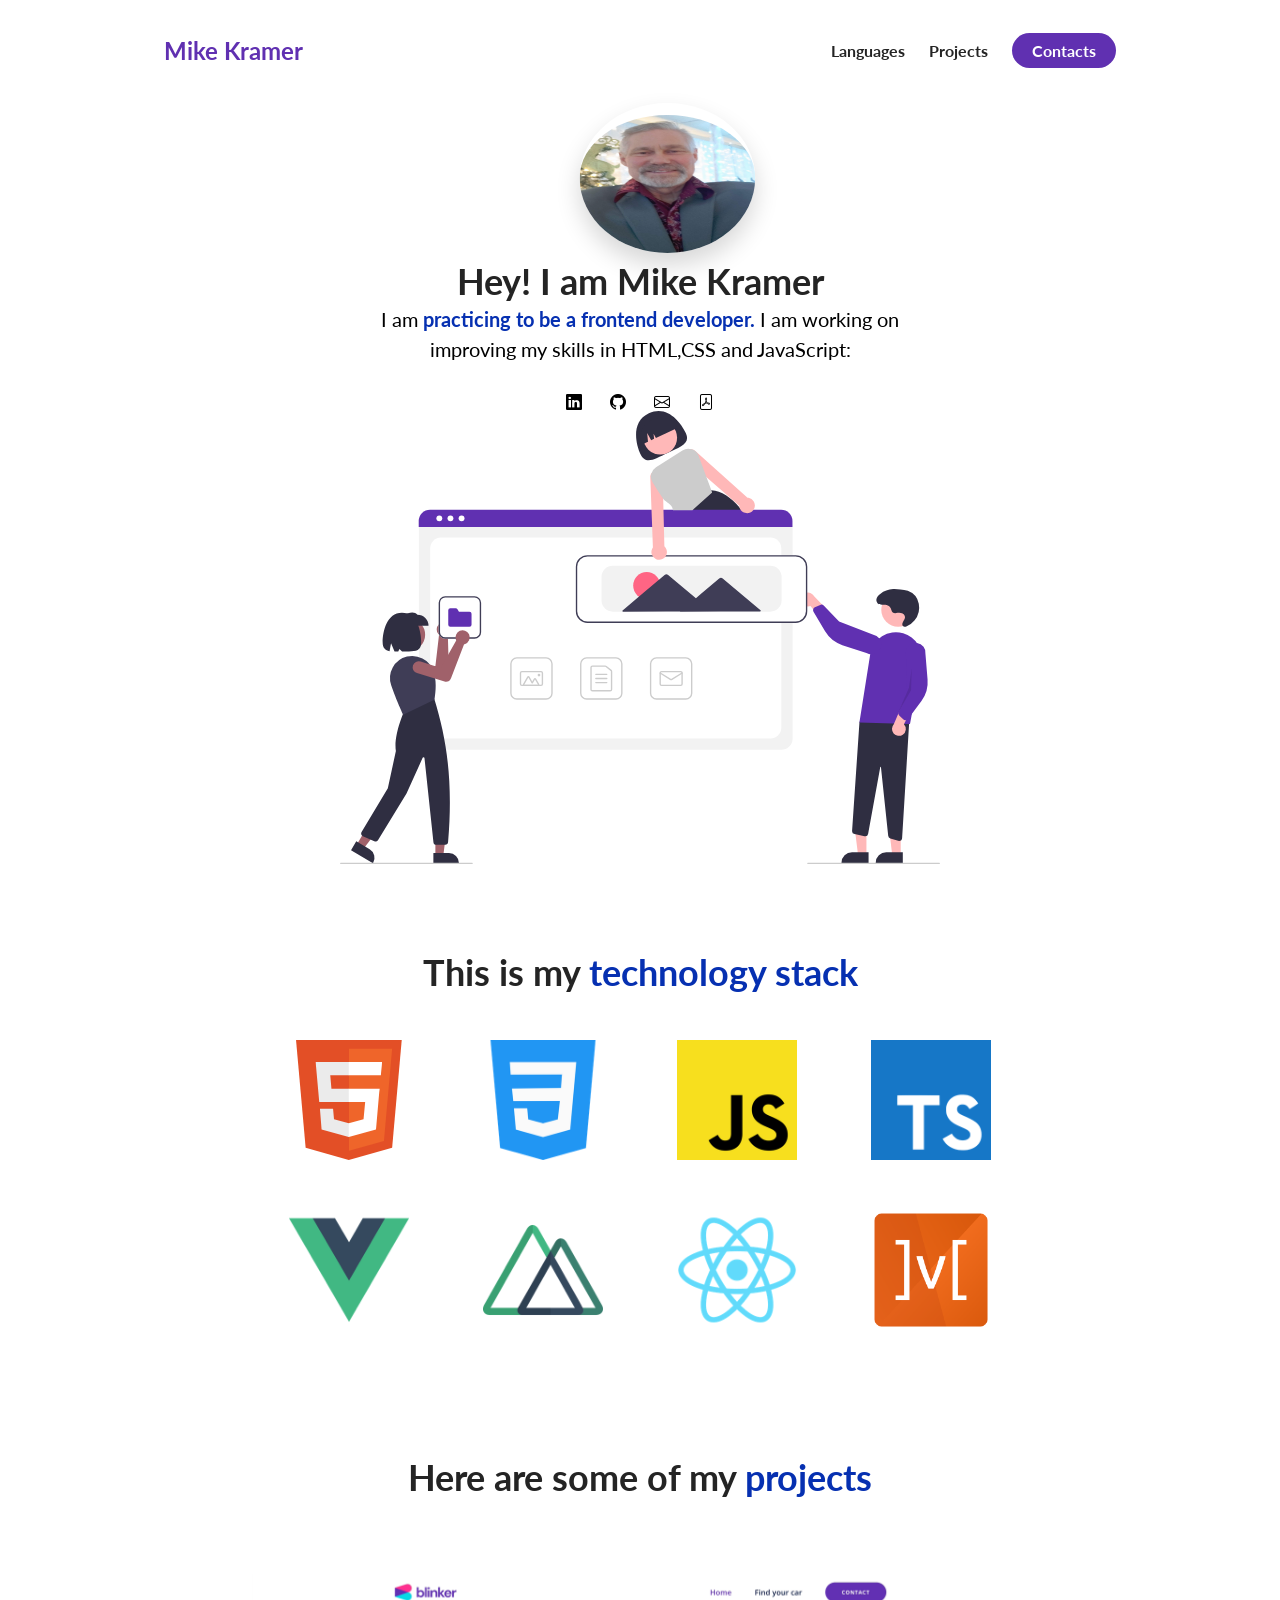
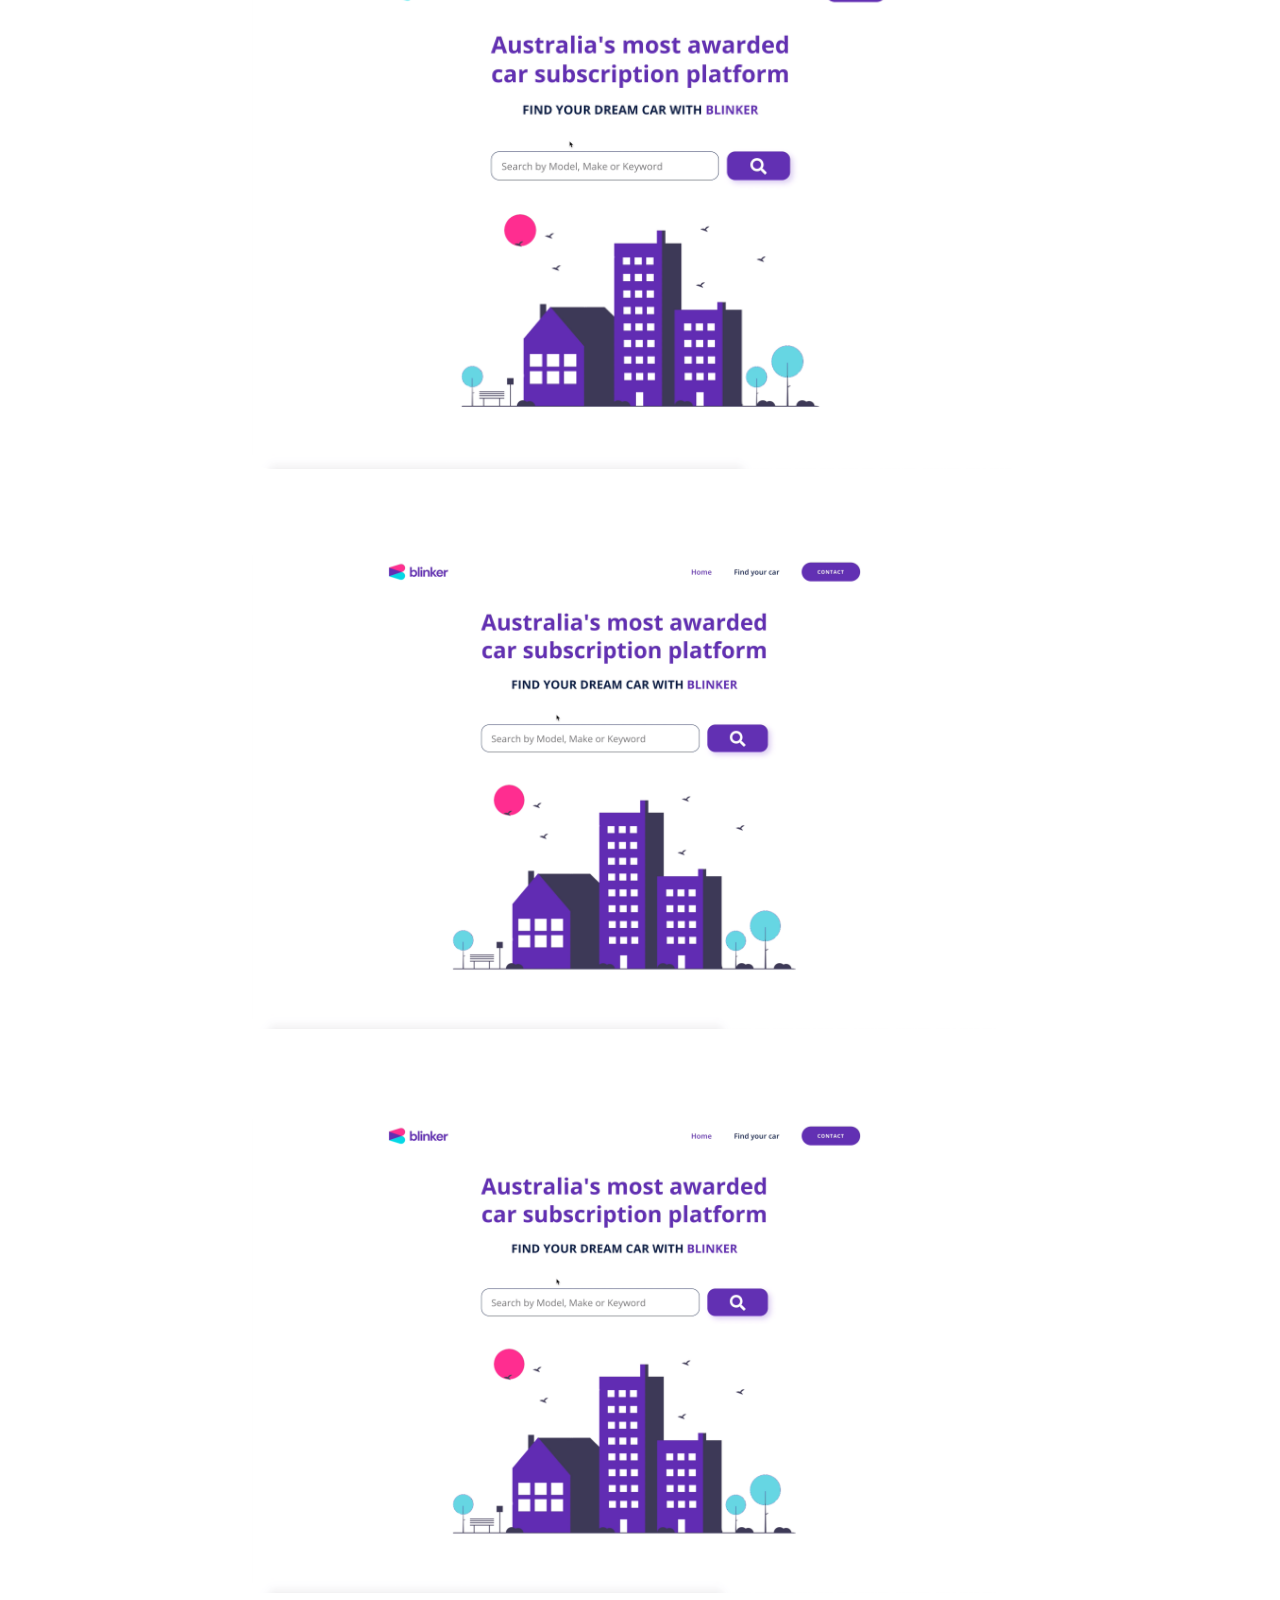
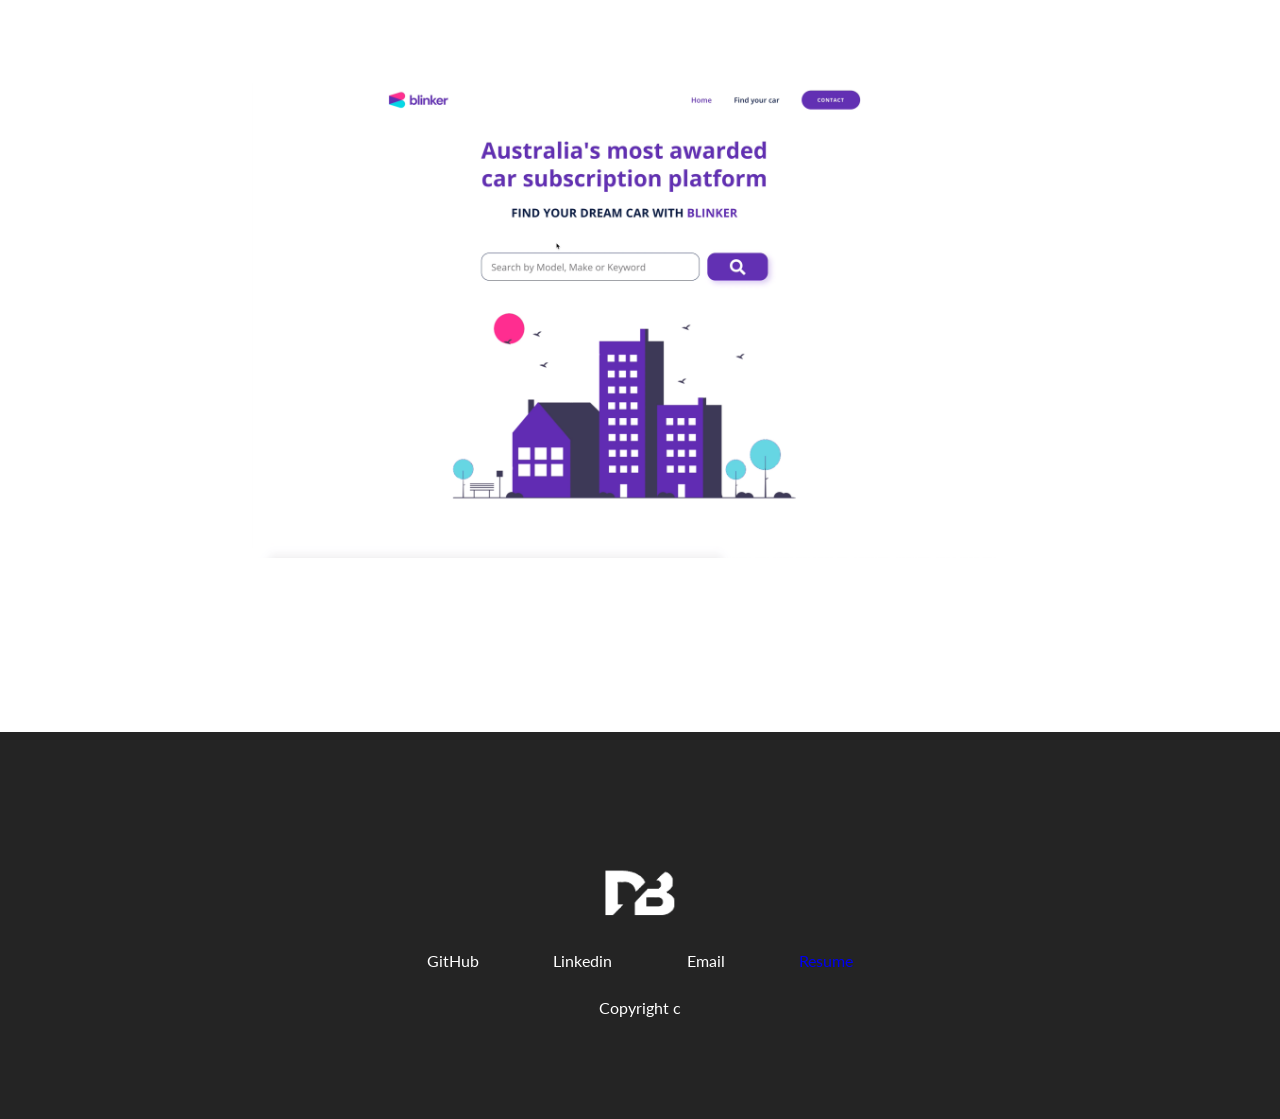
==== commit 7ffb91bd: "Can't get animation right" ====
--- a/index.html
+++ b/index.html
@@ -12,15 +12,14 @@
     <nav>
         <div class="personal__logo"> Mike Kramer</div>
         <ul class="nav__link--list">
-            <li>
+            <li class="nav__link--list">
                 <a href=""class="
                 nav__link--anchor
                 link__hover-effect
                 link__hover-effect--black
                 ">Languages</a>
             </li>
-            <li>
-                
+            <li class="nav__link--list">
                 <a href=""class="
                 nav__link--anchor
                 link__hover-effect
--- a/style.css
+++ b/style.css
@@ -21,6 +21,32 @@
 }
 a {
     text-decoration: none;
+    position: relative;
+}
+
+.link__hover-effect:after {
+ content: "";
+ position: absolute;
+ height: 3px;
+ background-color: black;
+ width: 0;
+ bottom: -3px;
+ right: 0;
+ transition: all 300ms ease;
+}
+
+ .link__hover-effect--white:after {
+    background-color: #fff;
+ }
+ .link__hover-effect--black:after {
+    background-color: #000;
+ }
+
+
+
+.link__hover-effect:hover:after {
+  width: 100%; 
+  left: 0, 
 }
 li {
     list-style-type: none;
@@ -40,6 +66,7 @@
         width: 100%;
         max-width: 800px;
         margin: 0 auto;
+        padding: 0 12px;
     }
     .text--purple {
         color: #0630b1;
@@ -64,6 +91,7 @@
         display: flex;
         justify-content: space-between;
         align-items: center;
+        padding: 0 12px;
     }
     .nav__link--list {
         display: flex;
@@ -112,18 +140,29 @@
     }
 
     .about-me__picture--mask {
-     width: 100px;
-     height: 100px;   
-    }
+        width: 100%;
+    } 
 
     .about-me__picture {
-        width: 100px;
-        height:100px;
-        border-radius: 50%;
-        overflow: hidden;
-        box-shadow: 0 8px 16px rgba(0,0,0,0.16);
-        margin-bottom: 28px;
-    }
+    width: 100px;
+    height: 100px;
+    border-radius: 50%;
+    overflow: hidden;
+    box-shadow: 0 8px 16px rgba(0, 0, 0, 0.16);
+    margin:28px;
+    animation: animate-profile-picture 800ms 200ms backward
+    }
+    @keyframes animated-profile-picture {
+        0% {
+            transform: scale(0);
+        }
+        80% {
+            transform: scale(1.1);
+        }
+        100% {
+            transform: scale(1);
+        }
+        }
 
     .about-me__picture {
         width: 100%;
@@ -181,6 +220,8 @@
     }
     .language__list {
         display: flex;
+        justify-content: center;
+        width:100%;
         flex-wrap: wrap; /*this allows items to wrap onto the next line */
     }  
     .language__name {
@@ -309,15 +350,76 @@
    }
    .footer__anchor:hover .footer__logo--popper {
     transform: translateX(60px);
-   }
-
-
-
+    opacity: 1;
+   }
+
+   /* Small phones, tablets, large smartphones */
+
+   @media (max-width: 768px) {
+    nav {
+        height: 68px;
+    }
+    h1 {
+        font-size:28px;
+
+    }
+    .about-me__info--para {
+        font-size: 18px;
+    }
+    .language {
+        width: calc(100% / 3);
+    }
+    
+    
+   }
+   .project__description--para {
+    font-size: 14px;
+   }
+   .project__description {
+    left: 30px;
+    padding-right: 30px;
+   }
+   /*Small Phones */
+
+   @media (max-width: 480) {
+
+   }
+   .nav__link:not(:last child) {
+    display: none;
+   }
+   .project__description {
+    padding: 0;
+    left:0;
+    width: 100%;
+   }
+
+   .project__description--para {
+    display: none;
+   }
+   .project__description--links {
+    display: flex;
+    justify-content: center;
+   }
+   .project__description--title {
+    font-size: 32px;
+    line-height: 1;
+    text-align: center;
+
+   }
+   .project__description--sub-title {
+    text-align: center;
+   margin: 12px 0;
+   }
+    
    
 
 
-    
-    
-    
-
-    
+
+   
+
+
+    
+    
+    
+
+    
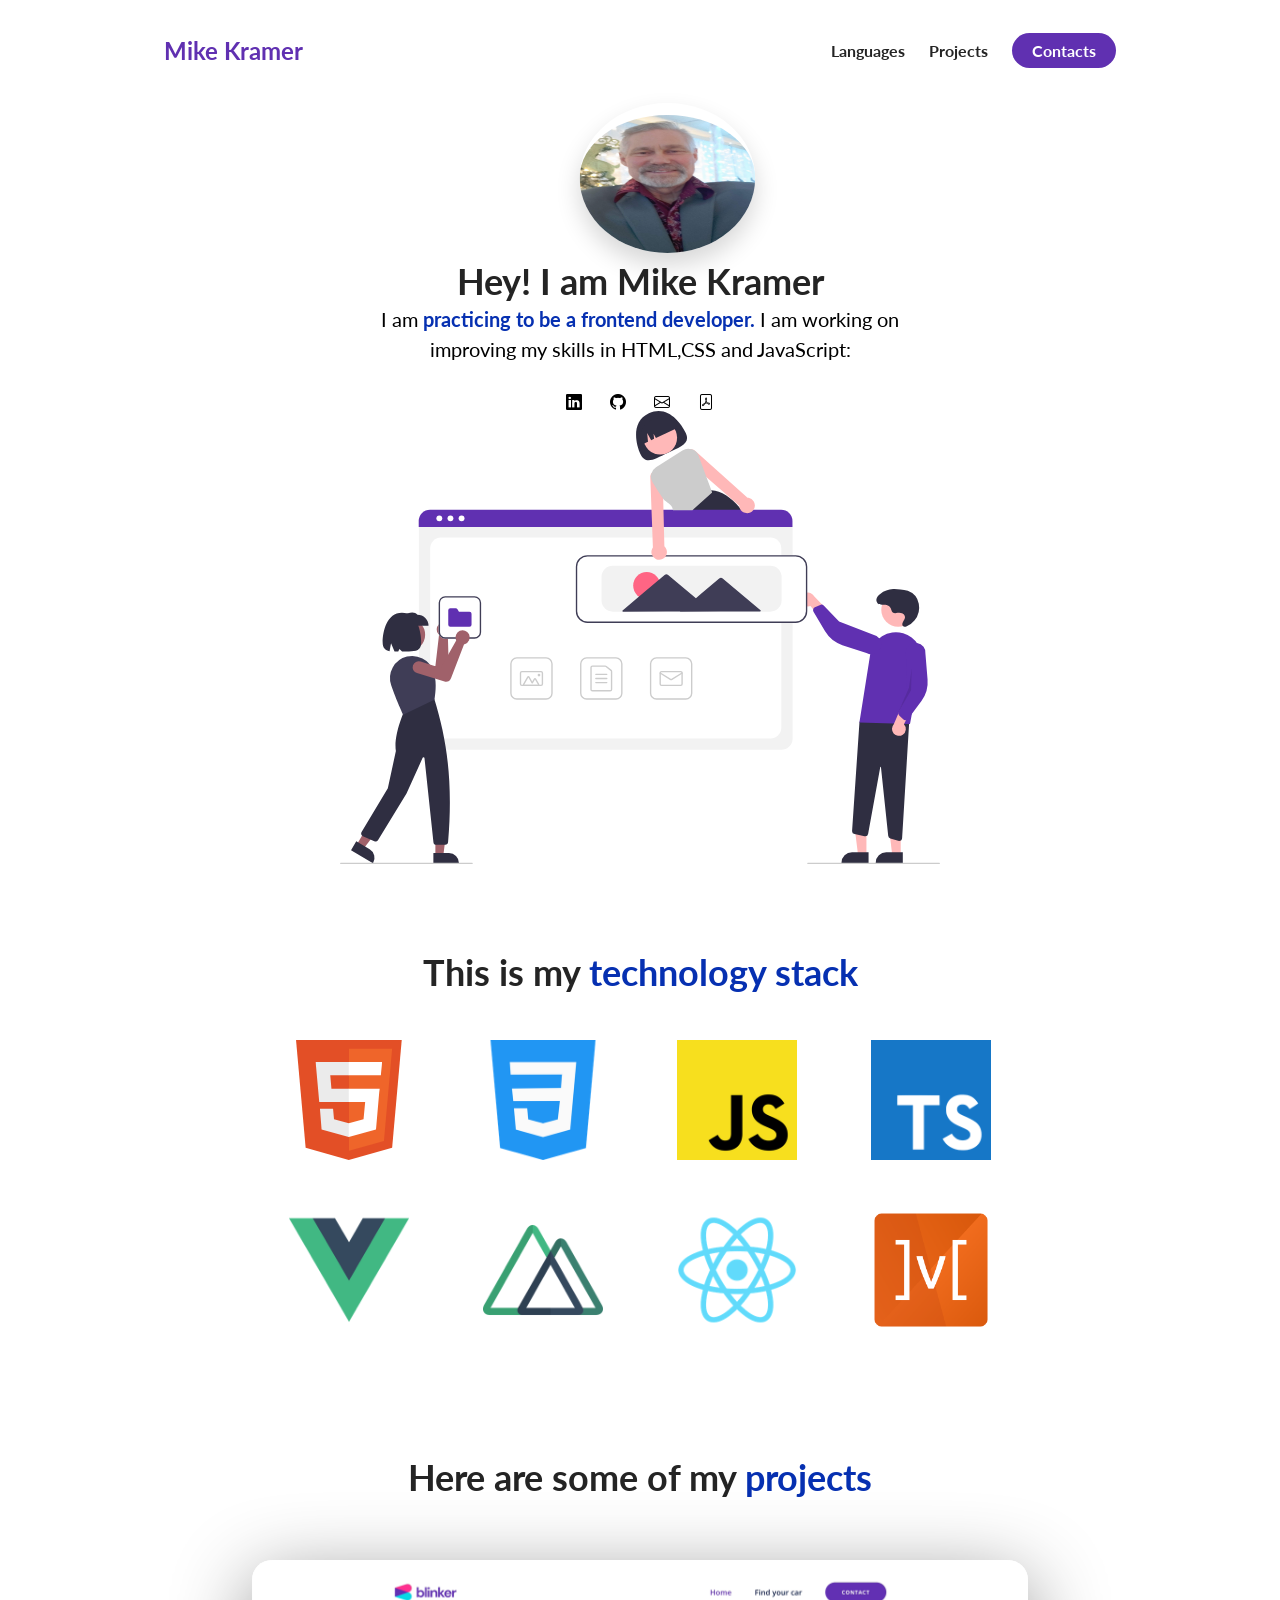
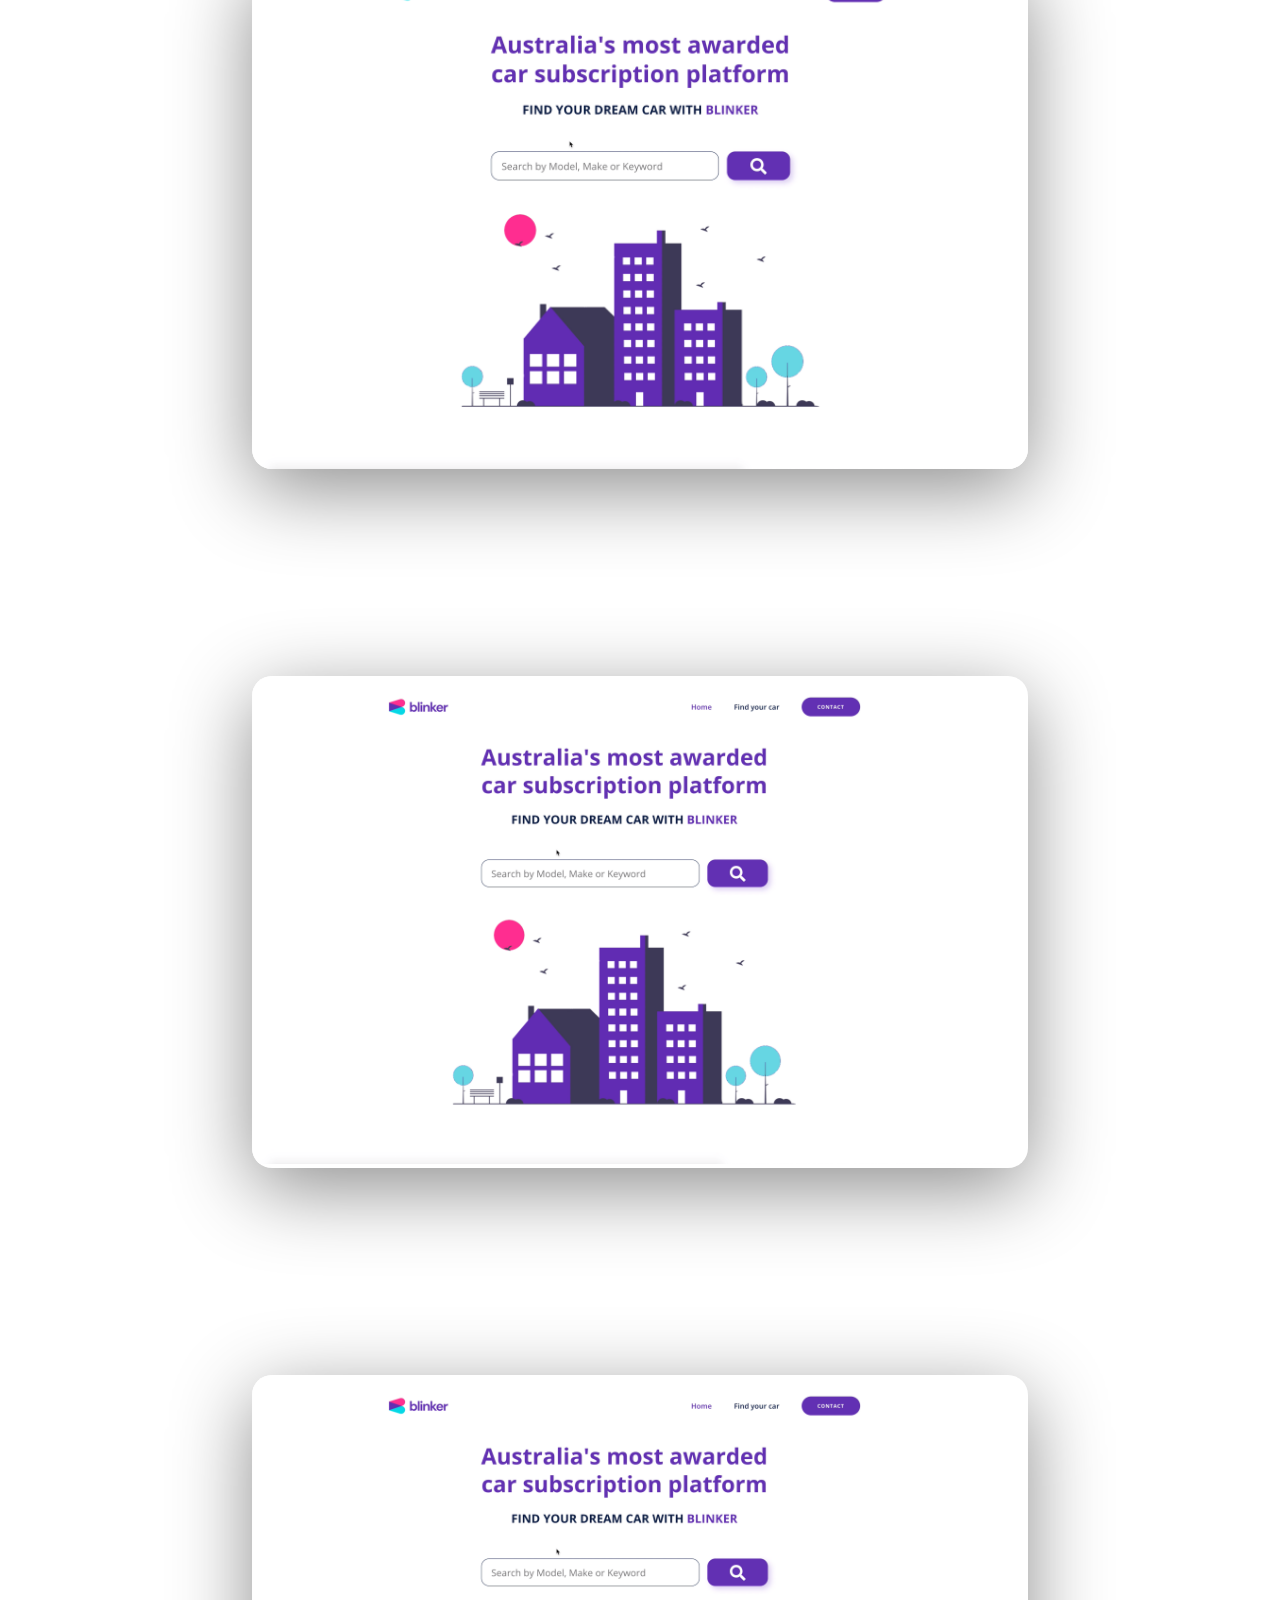
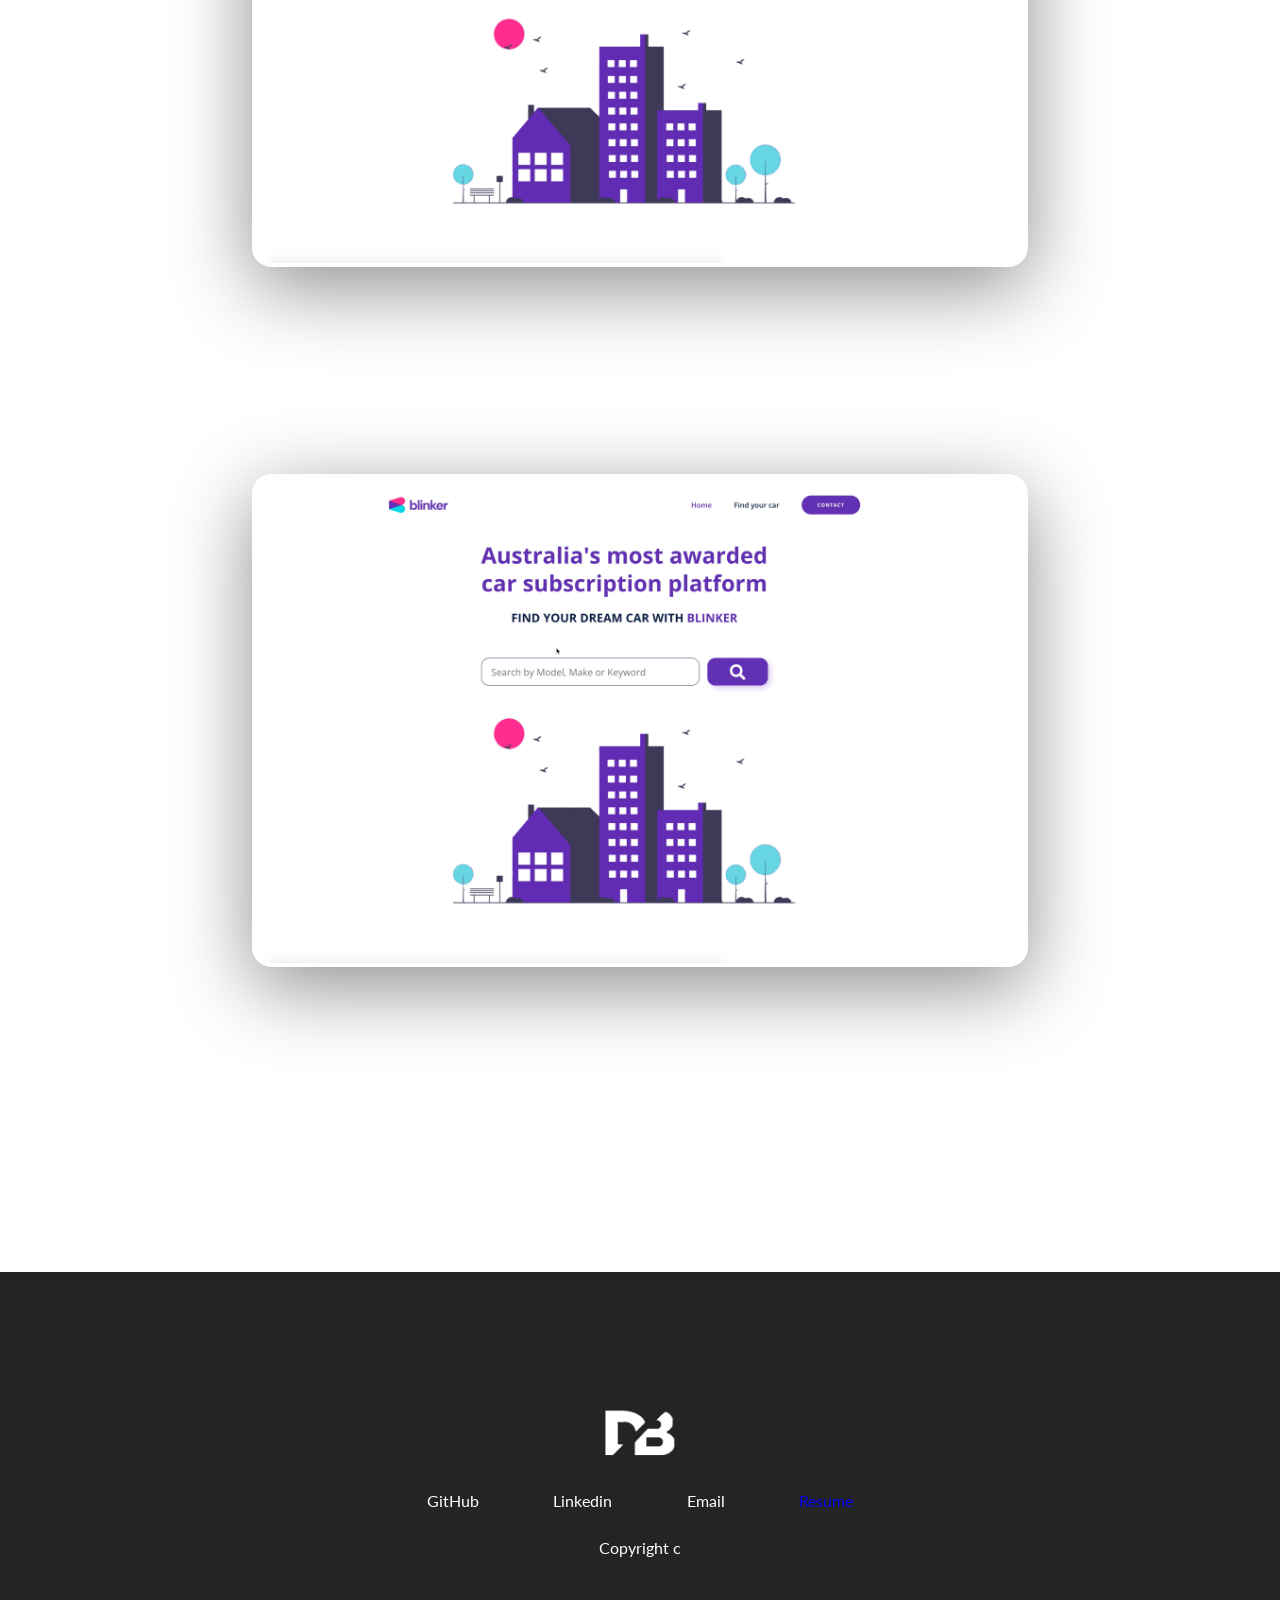
==== commit 28321d6c: "This is my E-portfolio" ====
--- a/index.html
+++ b/index.html
@@ -155,7 +155,7 @@
                      Lorem ipsum dolor sit amet, consectetur adipiscing elit. Sed do eiusmod tempor incididunt ut l  best I can do with the Lorem text.
                     </p>
                     <div class="project__description--links">
-                        <a href="www.github.com/yourlink" target="blank" class="project__description--link">
+                        <a href="https://github.com/mikekramer1957-jpg/DbbDwn.git" target="_blank" class="project__description--link">
                             <i class="bi bi-github"></i>
                     </div>
                     </div>
@@ -232,7 +232,7 @@
             </span>
         </a>
         <div class="footer__social--list">
-            <a href="https://google.com"target="-blank" class="
+            <a href="https://git.com/mikekramer1957-jpg/DbbDwn"target="-blank" class="
             footer__social--link
             link__hover-effect
             link__hover-effect--white
@@ -247,7 +247,7 @@
             link__hover-effect
             link__hover-effect--white
             "target="-blank">Email</a>
-            <a href="assets/Example Resume.pdf" target="_blank"> Resume </a>
+            <a href="./assets/Libre Resume.pdf" target="_blank"> Resume </a>
 
         </div>
         <div class="footer__copyright">Copyright c</div>
--- a/style.css
+++ b/style.css
@@ -22,6 +22,7 @@
 a {
     text-decoration: none;
     position: relative;
+    transition: opacity 300ms ease;
 }
 
 .link__hover-effect:after {
@@ -150,7 +151,7 @@
     overflow: hidden;
     box-shadow: 0 8px 16px rgba(0, 0, 0, 0.16);
     margin:28px;
-    animation: animate-profile-picture 800ms 200ms backward
+ animation: animate-profile-picture 800ms 200ms backward;
     }
     @keyframes animated-profile-picture {
         0% {
@@ -173,10 +174,12 @@
     }
     .about-me__into--title {
         margin-bottom: 16px;
+      animation: fade-up 400ms backwards; 
     }
     .about-me__info--para {
         font-size: 20px;
       margin-bottom: 28px;  
+      animation: fade-up 650ms 400ms backwards;
     }
     .icon-container {
         display: flex; 
@@ -188,9 +191,34 @@
         display: flex;
         align-items: center;
     }
+    
     .about-me__img {
         width:100%;
+        animation: fade-in 1200ms 800ms backward;
         
+    }
+    @keyframes fade-in {
+        0% {
+            opacity: 0;
+        }
+        100% {
+            opacity: 1;
+        }
+    }.wave {
+        display: inline-block;
+        animation: animate-wave 500ms infinite ease-in-out;
+    }
+
+    @keyframes animate-wave {
+        0% {
+            transform: rotate(0);
+        }
+        50% {transform: rotate(30deg);
+
+        }
+        100% {
+            transform: rotate(0);
+        }
     }
 
     /* Tech Stack*/
@@ -202,7 +230,7 @@
     }
     .language__img:hover {
         filter: brightness(80%);
-        opacity: 0,86;
+        opacity: 0.86;
         transform: scale(0.9);
     }
     
@@ -236,7 +264,7 @@
         /*Projects*/ 
 
         .project {
-            marging-bottom: 135px;
+            margin-bottom: 135px;
         }
          
         .last-child {
@@ -249,7 +277,7 @@
 
     .project__wrapper {
         display: flex;
-        box-shadow: 0 20px 80px rbga(0,0,0,0.45);
+        box-shadow: 0 20px 80px rgba(0,0,0,0.45);
         border-radius: 20px;
         overflow: hidden;
         position: relative;
@@ -287,7 +315,7 @@
         max-width: 550px;
         z-index: 3;
         opacity: 0;
-        transitiion: transform 450ms, opacity 300ms
+        transition: transform 450ms, opacity 300ms
     }
     .project__description--title {
         font-size: 40px;
